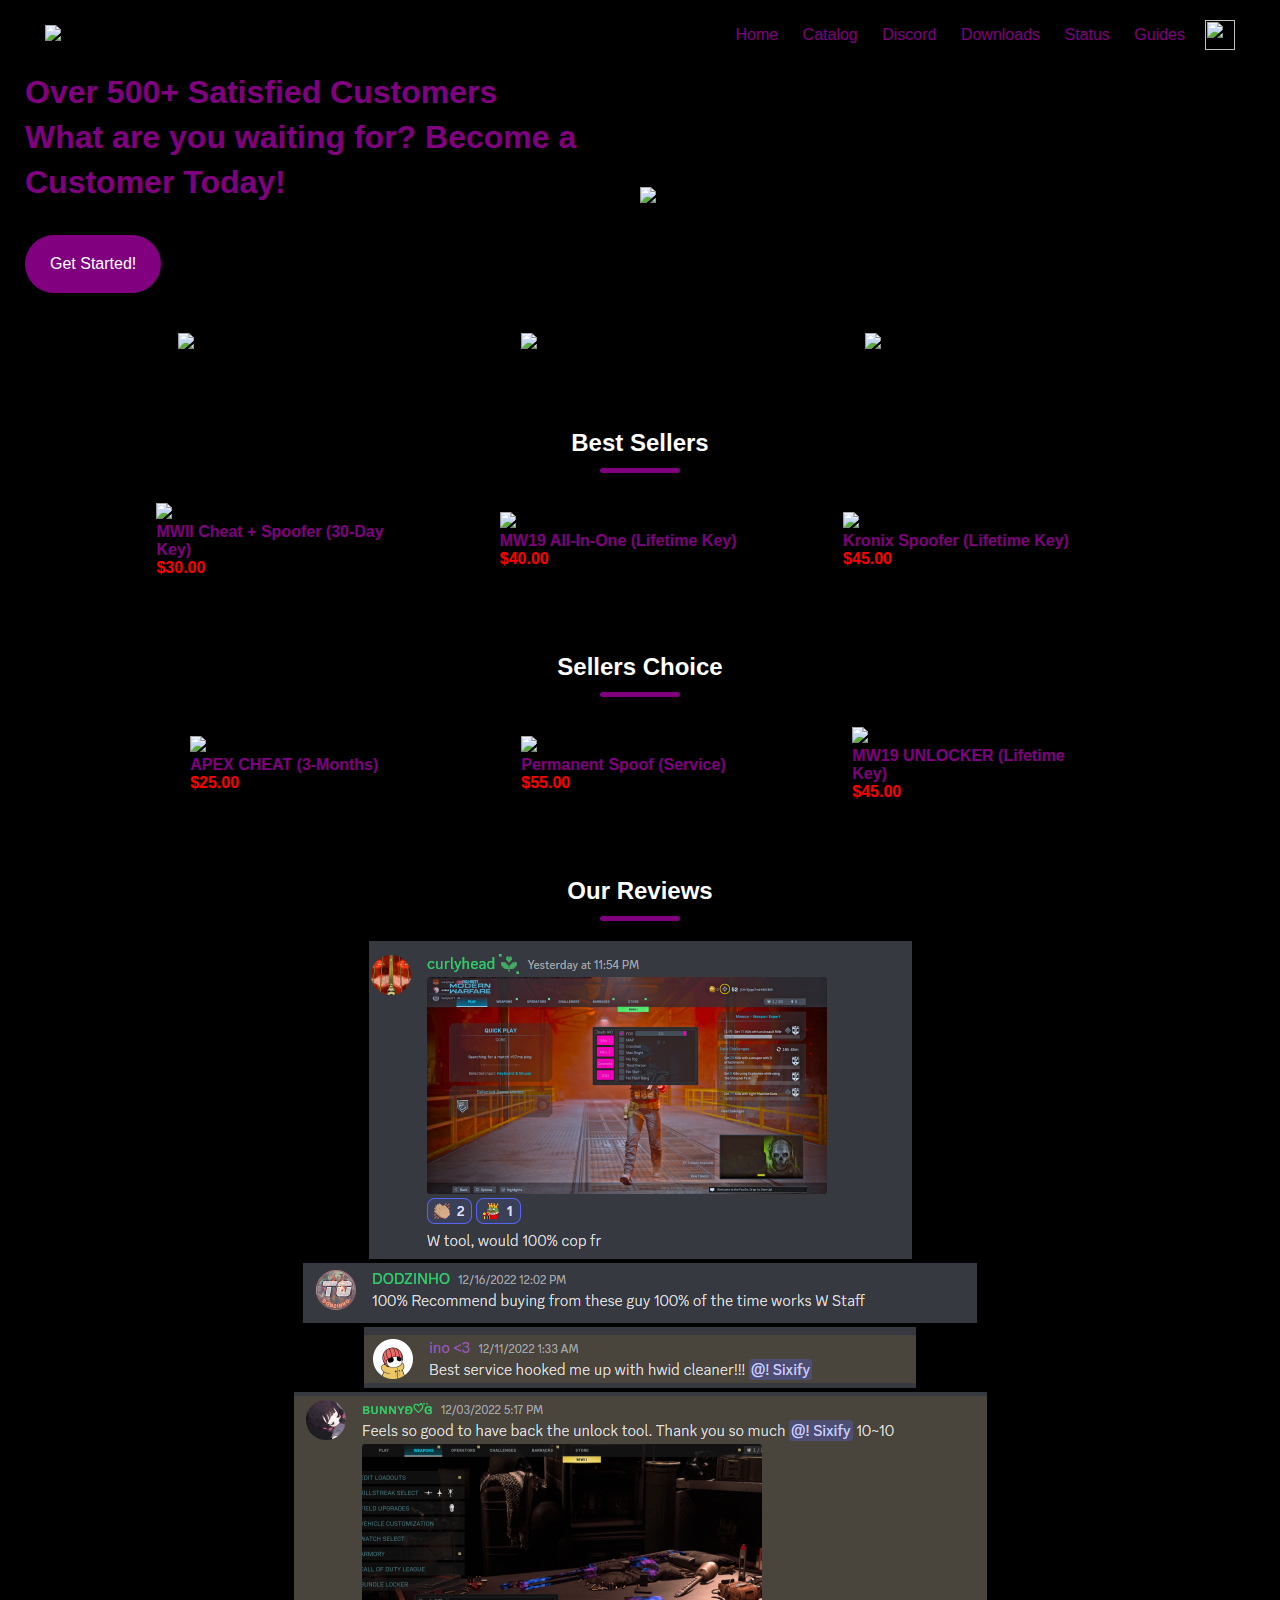
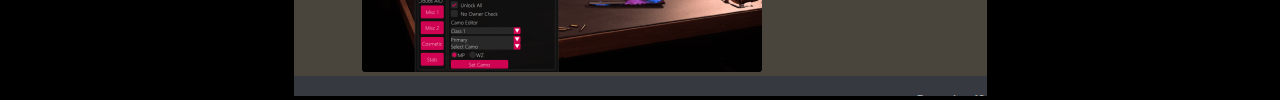
==== index.html @ c1f5054e "Add files via upload" ====
<!DOCTYPE html>
<html lang="en">
<head>
    <meta charset="UTF-8">
    <title>KRONIX SOLUTIONS</title>
    <link rel="icon" href="image/favicon-32x32.png">
    <link rel="stylesheet" href="style.css">
</head>
<body>
    
    <div class="header"> 
    <div class="container">
        <div class="navbar">
    <div class="logo">
        <img src="image/standard.gif" width="100px">
    </div>
    <nav>
        <ul>
            <li><a href="">Home</a></li>
            <li><a href="Catalog.html">Catalog</a></li>
            <li><a href="https://discord.gg/kP4YEeksM8">Discord</a></li>
            <li><a href="https://discord.gg/kP4YEeksM8">Downloads</a></li>
            <li><a href="Status.html">Status</a></li>
            <li><a href="Guide.html">Guides</a></li>
        </ul>
     </nav>
     <img src="image/png-clipart-shopping-cart-icon-shopping-cart-black-design.png" width="30x" height="30px">
    </div>
    <div class="row">
        <div class="col-2">
            <h1>Over 500+ Satisfied Customers</h1>
            <h1>What are you waiting for? Become a Customer Today!</h1>
            <a href="" class="btn">Get Started!</a>
        </div>
        <div class="col-2">
            <img src="image/3dgifmaker04110.gif" >
            

        </div>
    </div>
   </div>
  </div>


<div class="categories">
    <div class="small-container">
        <div class="row">
            <div class="col-3">
                <img src="image/3dgifmaker85444.gif">
            </div>
            <div class="col-3">
                <img src="image/3dgifmaker40109.gif">
            </div>
            <div class="col-3">
                <img src="image/3dgifmaker04110.gif">
            </div>
        </div>
    </div>
</div>

<div class="small-container">
    <h2 class="title">Best Sellers</h2>
    <div class="row">
        <div class="col-4">
            <a href="https://kronixsolutions.mysellix.io/product/6395ad19804be"> <img src="image/standard.gif">
            <h4>MWII Cheat + Spoofer (30-Day Key)</h4>
            <p>$30.00</p>
        </div>
        <div class="col-4">
            <a href="https://kronixsolutions.mysellix.io/product/6384ad30173af"> <img src="image/standard.gif">
            <h4>MW19 All-In-One (Lifetime Key)</h4>
            <p>$40.00</p>
    </div>
    <div class="col-4">
        <a href="https://kronixsolutions.mysellix.io/product/6384adc447584"> <img src="image/standard.gif">
        <h4>Kronix Spoofer (Lifetime Key)</h4>
        <p>$45.00</p>
    </div>
    
</div>

<div class="all-items"></div>
    <h2 class="title">Sellers Choice</h2>
    <div class="row">
        <div class="col-4">
            <a href="https://kronixsolutions.mysellix.io/product/638f47e3dff60"> <img src="image/standard.gif">
            <h4>APEX CHEAT (3-Months)</h4>
            <p>$25.00</p>
        </div>
        <div class="col-4">
            <a href="https://kronixsolutions.mysellix.io/product/6384b79120bed"> <img src="image/standard.gif">
            <h4>Permanent Spoof (Service)</h4>
            <p>$55.00</p>
    </div>
    <div class="col-4">
        <a href="https://kronixsolutions.mysellix.io/product/6384aecd0d079"> <img src="image/standard.gif">
        <h4>MW19 UNLOCKER (Lifetime Key)</h4>
        <p>$45.00</p>
    </div>

</div>
    

<div class="Vouches"></div>
    <h2 class="title">Our Reviews</h2>
    <div class="row">
        <div class="col-5">
            <img src="image/vouch.png">
        </div>
        <div class="col-5">
            <img src="image/v1.png">
    </div>
    <div class="col-5">
        <img src="image/v2.png">
    </div>
    <div class="col-5">
        <img src="image/v4.png">
    
    
</body>
</html>
---- style.css ----
*{
    margin: 0;
    padding: 0;
    box-sizing: border-box;
    background: radial-gradient(#000000, #000000);
}

body{
    font-family: 'Poppins', sans-serif;
}
.navbar{
    display: flex;
    align-items: center;
    padding: 20px;
}
nav{
    flex: 1;
    text-align: right;
}
nav ul{
    display: inline-block;
    list-style-type: none;
}
nav ul li{
    display: inline-block;
    margin-right: 20px;
}
a{
    text-decoration: none;
    color: #800080;
}
p{
    color: #800080;
}
.container{
    max-width: 1300px;
    margin: auto;
    padding-left: 25px;
    padding-right: 25px;
}
.row{
    display: flex;
    align-items: center;
    flex-wrap: wrap;
    justify-content: space-around;
}
.col-2{
    flex-basis: 50%;
    min-width: 300px;
}
.col-2 img{
    max-width: 100%;
    padding: 50px 0;
}
.col-2 h1{
    font-size: 20;
    line-height: 45px;
    margin: 0px 0;
}
.btn{
    display: inline-block;
    background: #800080;
    color: #fff;
    padding: 20px 25px;
    margin: 30px 0;
    border-radius: 30px;
    transition: 0.5s;
}
.header{
    background: radial-gradient(#000000, #000000);
}

h1 {
    color: #800080;
  }

p{
    color: red;
    font-weight: bold;
}

h2{
    color: #fff;
    margin: 4px;
}

.small-container{
    max-width: 1080px;
    margin: auto;
    padding-left: 25px;
    padding-right: 25px;
}


.col-3{
    flex-basis: 25%;
    padding: 10px;
    min-width: 200px;
    margin-bottom: 50px;
}

.col-4{
    flex-basis: 25%;
    padding: 10px;
    min-width: 200px;
    margin-bottom: 50px;
    transition: transform 0.5s;
    color: #fff;
}
.col-4{
    width: 100%;
}
.title{
    text-align: center;
    margin: 0 auto 20px;
    position: relative;
    line-height: 60px;
    color: #fff;
}
.title::after{
    content: '';
    background: #800080;
    width: 80px;
    height: 5px;
    border-radius: 5px;
    position: absolute;
    bottom: 0;
    left: 50%;
    transform: translateX(-50%);
}

h4{
    font-weight: bold;
}

.col-4:hover{
    transform: translateY(-5px);
}
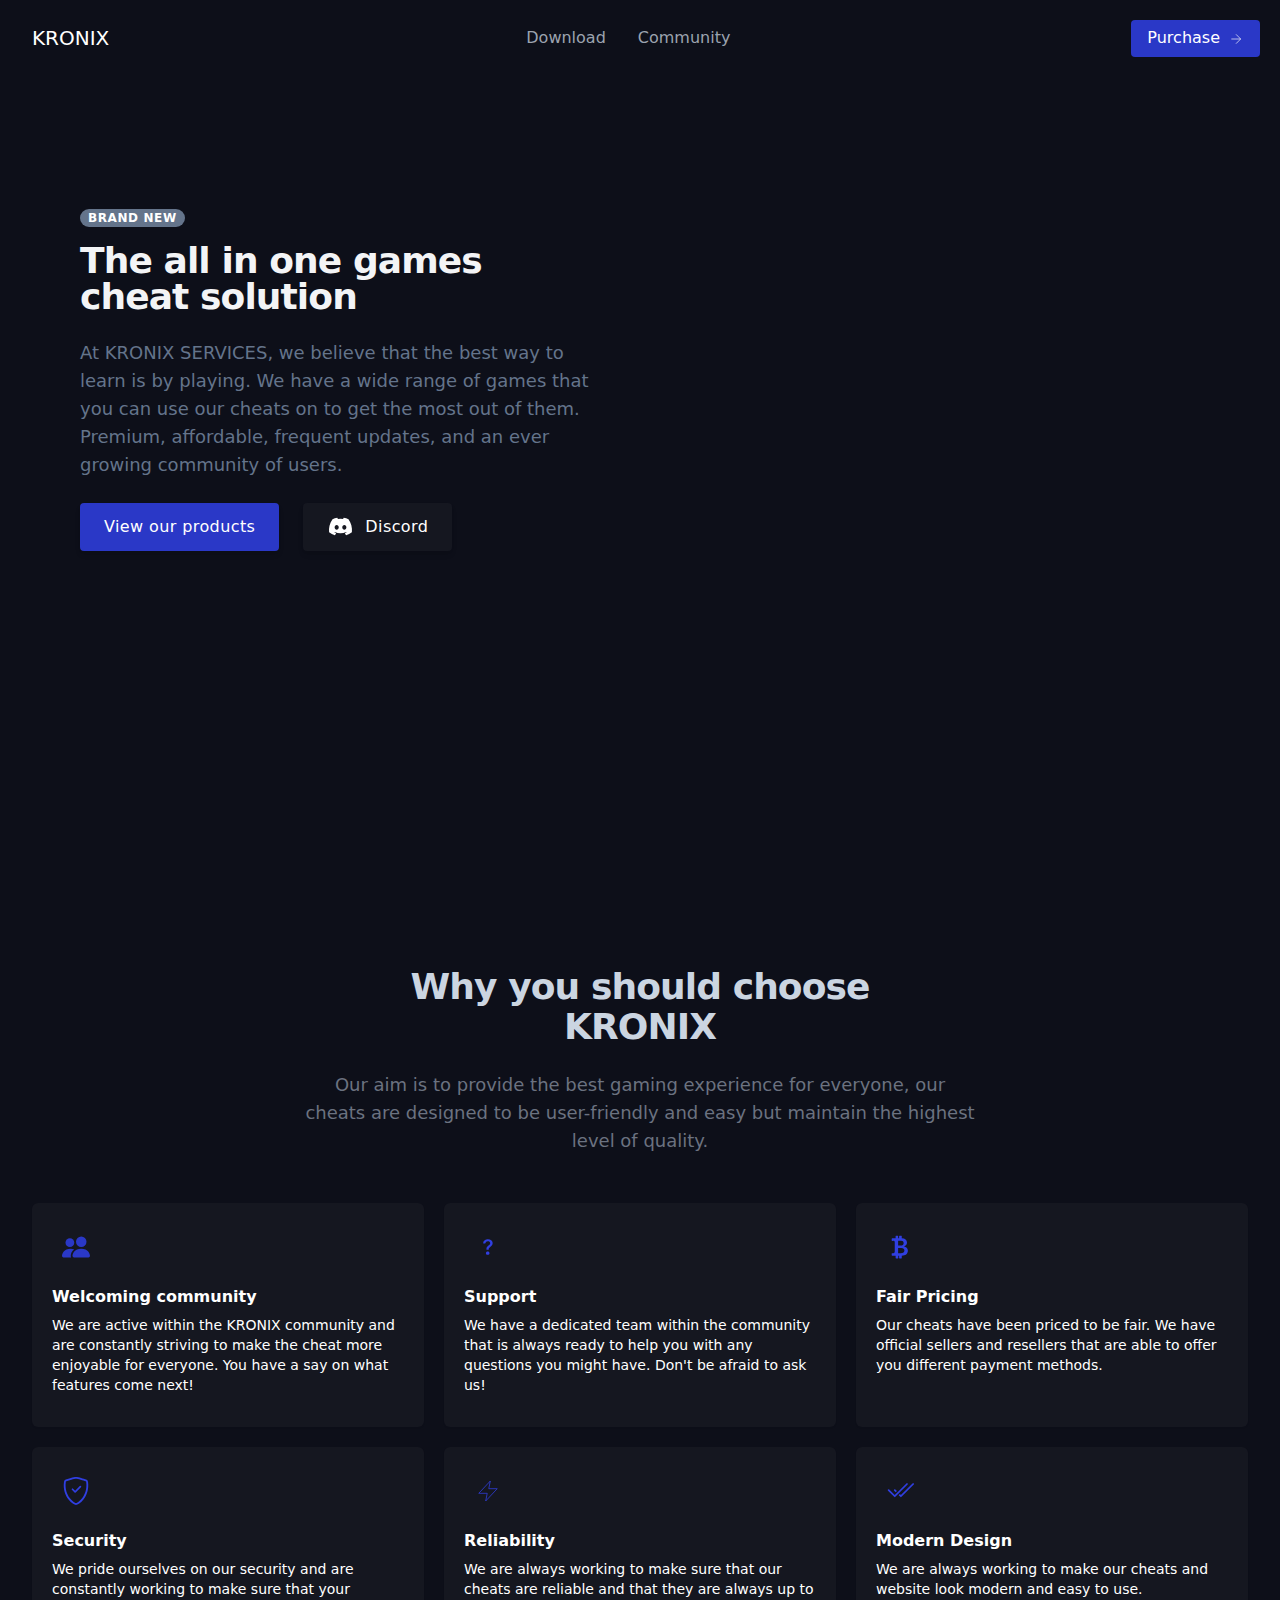
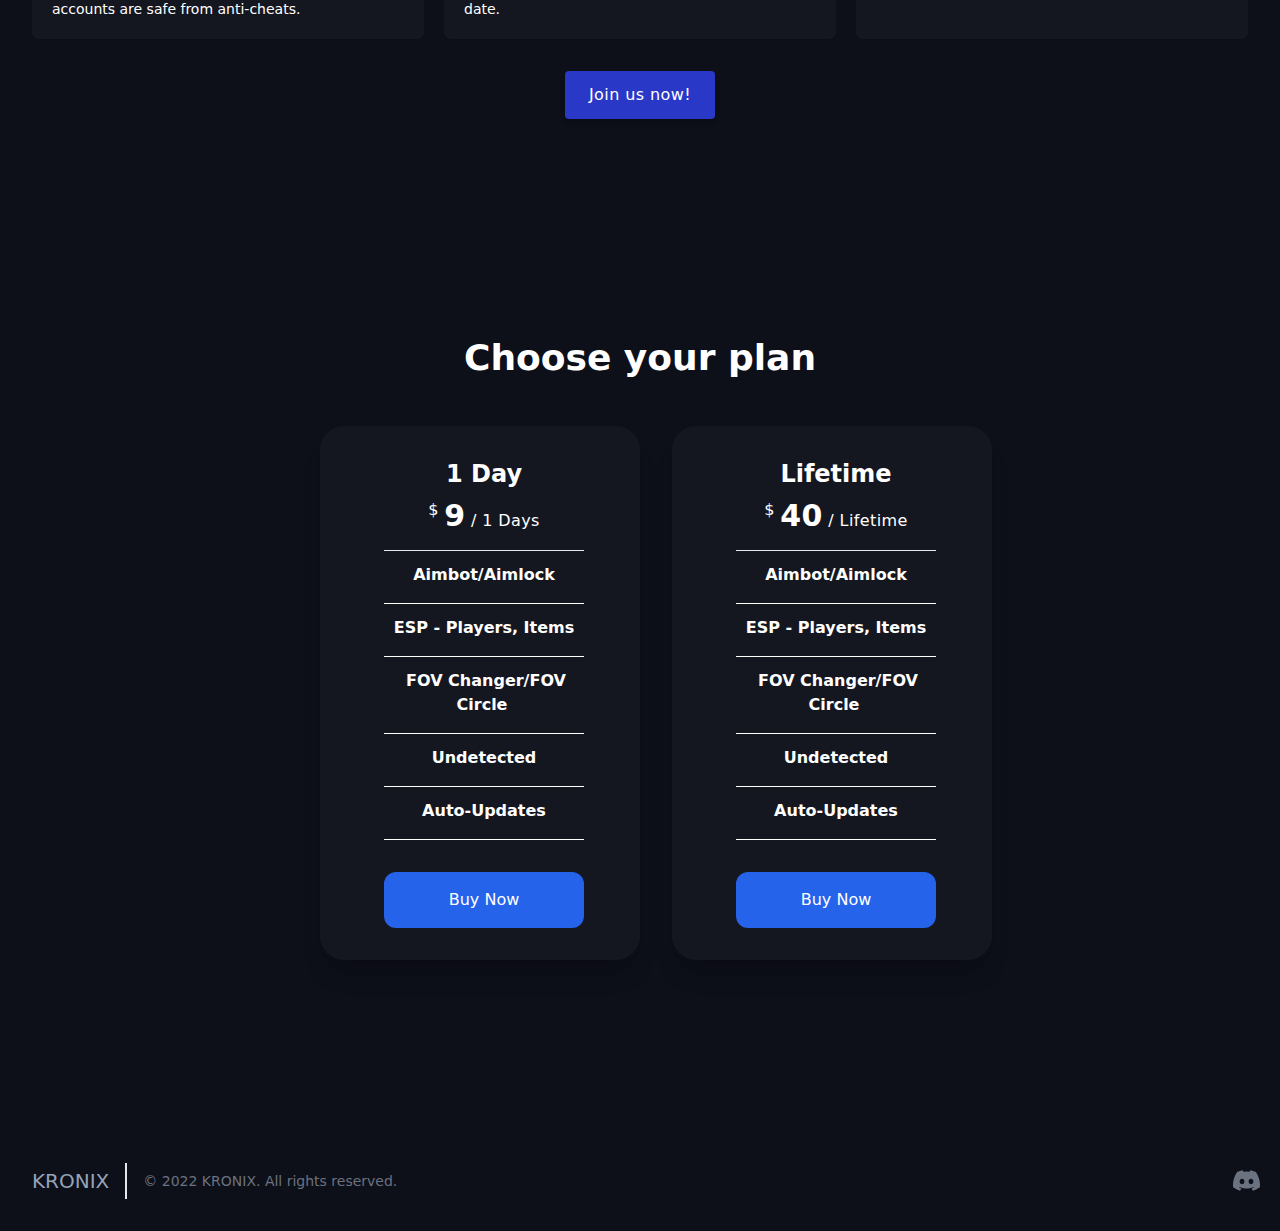
==== commit fb1f794d: "Add files via upload" ====
--- a/index.html
+++ b/index.html
@@ -1,121 +1,298 @@
 <!DOCTYPE html>
-<html lang="en">
-<head>
-    <meta charset="UTF-8">
-    <title>KRONIX SOLUTIONS</title>
-    <link rel="icon" href="image/favicon-32x32.png">
-    <link rel="stylesheet" href="style.css">
-</head>
-<body>
+<!-- saved from url=(0025)https://cobalt.solutions/ -->
+<html lang="en"><head><meta http-equiv="Content-Type" content="text/html; charset=UTF-8">
     
-    <div class="header"> 
-    <div class="container">
-        <div class="navbar">
-    <div class="logo">
-        <img src="image/standard.gif" width="100px">
+    <meta name="viewport" content="width=device-width, initial-scale=1.0">
+    <!-- title -->
+    <title>Kronix Panel</title>
+    <meta name="description" content="Kronix Panel">
+            <script src="./image/Kronix_Logo-.gif"></script>
+    <script>
+      tailwind.config = {
+        theme: {
+          extend: {
+            colors: {
+              "primary-dark": "#0D0F19",
+              "primary-card": "#151720",
+              "priamry-card-blue": "#303FE1",
+              "primary-light": "#29142b",
+              "primary-blue": "#2A38C7",
+              "primary-blue-light": "#214AA3",
+            },
+          },
+        },
+      };
+    </script>
+      <style>/* ! tailwindcss v3.2.4 | MIT License | https://tailwindcss.com */*,::after,::before{box-sizing:border-box;border-width:0;border-style:solid;border-color:#e5e7eb}::after,::before{--tw-content:''}html{line-height:1.5;-webkit-text-size-adjust:100%;-moz-tab-size:4;tab-size:4;font-family:ui-sans-serif, system-ui, -apple-system, BlinkMacSystemFont, "Segoe UI", Roboto, "Helvetica Neue", Arial, "Noto Sans", sans-serif, "Apple Color Emoji", "Segoe UI Emoji", "Segoe UI Symbol", "Noto Color Emoji";font-feature-settings:normal}body{margin:0;line-height:inherit}hr{height:0;color:inherit;border-top-width:1px}abbr:where([title]){-webkit-text-decoration:underline dotted;text-decoration:underline dotted}h1,h2,h3,h4,h5,h6{font-size:inherit;font-weight:inherit}a{color:inherit;text-decoration:inherit}b,strong{font-weight:bolder}code,kbd,pre,samp{font-family:ui-monospace, SFMono-Regular, Menlo, Monaco, Consolas, "Liberation Mono", "Courier New", monospace;font-size:1em}small{font-size:80%}sub,sup{font-size:75%;line-height:0;position:relative;vertical-align:baseline}sub{bottom:-.25em}sup{top:-.5em}table{text-indent:0;border-color:inherit;border-collapse:collapse}button,input,optgroup,select,textarea{font-family:inherit;font-size:100%;font-weight:inherit;line-height:inherit;color:inherit;margin:0;padding:0}button,select{text-transform:none}[type=button],[type=reset],[type=submit],button{-webkit-appearance:button;background-color:transparent;background-image:none}:-moz-focusring{outline:auto}:-moz-ui-invalid{box-shadow:none}progress{vertical-align:baseline}::-webkit-inner-spin-button,::-webkit-outer-spin-button{height:auto}[type=search]{-webkit-appearance:textfield;outline-offset:-2px}::-webkit-search-decoration{-webkit-appearance:none}::-webkit-file-upload-button{-webkit-appearance:button;font:inherit}summary{display:list-item}blockquote,dd,dl,figure,h1,h2,h3,h4,h5,h6,hr,p,pre{margin:0}fieldset{margin:0;padding:0}legend{padding:0}menu,ol,ul{list-style:none;margin:0;padding:0}textarea{resize:vertical}input::placeholder,textarea::placeholder{opacity:1;color:#9ca3af}[role=button],button{cursor:pointer}:disabled{cursor:default}audio,canvas,embed,iframe,img,object,svg,video{display:block;vertical-align:middle}img,video{max-width:100%;height:auto}[hidden]{display:none}*, ::before, ::after{--tw-border-spacing-x:0;--tw-border-spacing-y:0;--tw-translate-x:0;--tw-translate-y:0;--tw-rotate:0;--tw-skew-x:0;--tw-skew-y:0;--tw-scale-x:1;--tw-scale-y:1;--tw-pan-x: ;--tw-pan-y: ;--tw-pinch-zoom: ;--tw-scroll-snap-strictness:proximity;--tw-ordinal: ;--tw-slashed-zero: ;--tw-numeric-figure: ;--tw-numeric-spacing: ;--tw-numeric-fraction: ;--tw-ring-inset: ;--tw-ring-offset-width:0px;--tw-ring-offset-color:#fff;--tw-ring-color:rgb(59 130 246 / 0.5);--tw-ring-offset-shadow:0 0 #0000;--tw-ring-shadow:0 0 #0000;--tw-shadow:0 0 #0000;--tw-shadow-colored:0 0 #0000;--tw-blur: ;--tw-brightness: ;--tw-contrast: ;--tw-grayscale: ;--tw-hue-rotate: ;--tw-invert: ;--tw-saturate: ;--tw-sepia: ;--tw-drop-shadow: ;--tw-backdrop-blur: ;--tw-backdrop-brightness: ;--tw-backdrop-contrast: ;--tw-backdrop-grayscale: ;--tw-backdrop-hue-rotate: ;--tw-backdrop-invert: ;--tw-backdrop-opacity: ;--tw-backdrop-saturate: ;--tw-backdrop-sepia: }::-webkit-backdrop{--tw-border-spacing-x:0;--tw-border-spacing-y:0;--tw-translate-x:0;--tw-translate-y:0;--tw-rotate:0;--tw-skew-x:0;--tw-skew-y:0;--tw-scale-x:1;--tw-scale-y:1;--tw-pan-x: ;--tw-pan-y: ;--tw-pinch-zoom: ;--tw-scroll-snap-strictness:proximity;--tw-ordinal: ;--tw-slashed-zero: ;--tw-numeric-figure: ;--tw-numeric-spacing: ;--tw-numeric-fraction: ;--tw-ring-inset: ;--tw-ring-offset-width:0px;--tw-ring-offset-color:#fff;--tw-ring-color:rgb(59 130 246 / 0.5);--tw-ring-offset-shadow:0 0 #0000;--tw-ring-shadow:0 0 #0000;--tw-shadow:0 0 #0000;--tw-shadow-colored:0 0 #0000;--tw-blur: ;--tw-brightness: ;--tw-contrast: ;--tw-grayscale: ;--tw-hue-rotate: ;--tw-invert: ;--tw-saturate: ;--tw-sepia: ;--tw-drop-shadow: ;--tw-backdrop-blur: ;--tw-backdrop-brightness: ;--tw-backdrop-contrast: ;--tw-backdrop-grayscale: ;--tw-backdrop-hue-rotate: ;--tw-backdrop-invert: ;--tw-backdrop-opacity: ;--tw-backdrop-saturate: ;--tw-backdrop-sepia: }::backdrop{--tw-border-spacing-x:0;--tw-border-spacing-y:0;--tw-translate-x:0;--tw-translate-y:0;--tw-rotate:0;--tw-skew-x:0;--tw-skew-y:0;--tw-scale-x:1;--tw-scale-y:1;--tw-pan-x: ;--tw-pan-y: ;--tw-pinch-zoom: ;--tw-scroll-snap-strictness:proximity;--tw-ordinal: ;--tw-slashed-zero: ;--tw-numeric-figure: ;--tw-numeric-spacing: ;--tw-numeric-fraction: ;--tw-ring-inset: ;--tw-ring-offset-width:0px;--tw-ring-offset-color:#fff;--tw-ring-color:rgb(59 130 246 / 0.5);--tw-ring-offset-shadow:0 0 #0000;--tw-ring-shadow:0 0 #0000;--tw-shadow:0 0 #0000;--tw-shadow-colored:0 0 #0000;--tw-blur: ;--tw-brightness: ;--tw-contrast: ;--tw-grayscale: ;--tw-hue-rotate: ;--tw-invert: ;--tw-saturate: ;--tw-sepia: ;--tw-drop-shadow: ;--tw-backdrop-blur: ;--tw-backdrop-brightness: ;--tw-backdrop-contrast: ;--tw-backdrop-grayscale: ;--tw-backdrop-hue-rotate: ;--tw-backdrop-invert: ;--tw-backdrop-opacity: ;--tw-backdrop-saturate: ;--tw-backdrop-sepia: }.container{width:100%}@media (min-width: 640px){.container{max-width:640px}}@media (min-width: 768px){.container{max-width:768px}}@media (min-width: 1024px){.container{max-width:1024px}}@media (min-width: 1280px){.container{max-width:1280px}}@media (min-width: 1536px){.container{max-width:1536px}}.relative{position:relative}.mx-auto{margin-left:auto;margin-right:auto}.mb-4{margin-bottom:1rem}.ml-3{margin-left:0.75rem}.mr-6{margin-right:1.5rem}.mt-4{margin-top:1rem}.mt-\[0\.08rem\]{margin-top:0.08rem}.ml-2{margin-left:0.5rem}.mb-16{margin-bottom:4rem}.mb-6{margin-bottom:1.5rem}.-mb-16{margin-bottom:-4rem}.ml-\[20rem\]{margin-left:20rem}.mt-36{margin-top:9rem}.mb-10{margin-bottom:2.5rem}.mb-8{margin-bottom:2rem}.mb-2{margin-bottom:0.5rem}.mt-\[6rem\]{margin-top:6rem}.ml-8{margin-left:2rem}.mt-8{margin-top:2rem}.inline-block{display:inline-block}.flex{display:flex}.inline-flex{display:inline-flex}.grid{display:grid}.hidden{display:none}.h-4{height:1rem}.h-12{height:3rem}.h-full{height:100%}.h-64{height:16rem}.h-7{height:1.75rem}.h-10{height:2.5rem}.min-h-screen{min-height:100vh}.w-4{width:1rem}.w-full{width:100%}.w-12{width:3rem}.w-7{width:1.75rem}.w-10{width:2.5rem}.w-\[20rem\]{width:20rem}.max-w-xl{max-width:36rem}.max-w-lg{max-width:32rem}.transform{transform:translate(var(--tw-translate-x), var(--tw-translate-y)) rotate(var(--tw-rotate)) skewX(var(--tw-skew-x)) skewY(var(--tw-skew-y)) scaleX(var(--tw-scale-x)) scaleY(var(--tw-scale-y))}.cursor-pointer{cursor:pointer}.flex-col{flex-direction:column}.flex-wrap{flex-wrap:wrap}.items-center{align-items:center}.justify-center{justify-content:center}.gap-5{gap:1.25rem}.overflow-scroll{overflow:scroll}.rounded{border-radius:0.25rem}.rounded-full{border-radius:9999px}.rounded-xl{border-radius:0.75rem}.rounded-md{border-radius:0.375rem}.rounded-3xl{border-radius:1.5rem}.border-0{border-width:0px}.border-white{--tw-border-opacity:1;border-color:rgb(255 255 255 / var(--tw-border-opacity))}.bg-primary-dark{--tw-bg-opacity:1;background-color:rgb(13 15 25 / var(--tw-bg-opacity))}.bg-primary-blue{--tw-bg-opacity:1;background-color:rgb(42 56 199 / var(--tw-bg-opacity))}.bg-slate-500{--tw-bg-opacity:1;background-color:rgb(100 116 139 / var(--tw-bg-opacity))}.bg-primary-card{--tw-bg-opacity:1;background-color:rgb(21 23 32 / var(--tw-bg-opacity))}.bg-blue-600{--tw-bg-opacity:1;background-color:rgb(37 99 235 / var(--tw-bg-opacity))}.object-cover{object-fit:cover}.object-top{object-position:top}.p-5{padding:1.25rem}.p-2{padding:0.5rem}.p-8{padding:2rem}.py-\[0\.4rem\]{padding-top:0.4rem;padding-bottom:0.4rem}.px-4{padding-left:1rem;padding-right:1rem}.py-px{padding-top:1px;padding-bottom:1px}.px-6{padding-left:1.5rem;padding-right:1.5rem}.py-32{padding-top:8rem;padding-bottom:8rem}.px-1{padding-left:0.25rem;padding-right:0.25rem}.py-4{padding-top:1rem;padding-bottom:1rem}.px-5{padding-left:1.25rem;padding-right:1.25rem}.py-8{padding-top:2rem;padding-bottom:2rem}.pl-12{padding-left:3rem}.pt-16{padding-top:4rem}.pb-3{padding-bottom:0.75rem}.pl-16{padding-left:4rem}.pr-6{padding-right:1.5rem}.pt-2{padding-top:0.5rem}.pt-3{padding-top:0.75rem}.text-center{text-align:center}.align-top{vertical-align:top}.font-sans{font-family:ui-sans-serif, system-ui, -apple-system, BlinkMacSystemFont, "Segoe UI", Roboto, "Helvetica Neue", Arial, "Noto Sans", sans-serif, "Apple Color Emoji", "Segoe UI Emoji", "Segoe UI Symbol", "Noto Color Emoji"}.text-xl{font-size:1.25rem;line-height:1.75rem}.text-base{font-size:1rem;line-height:1.5rem}.text-xs{font-size:0.75rem;line-height:1rem}.text-3xl{font-size:1.875rem;line-height:2.25rem}.text-sm{font-size:0.875rem;line-height:1.25rem}.text-4xl{font-size:2.25rem;line-height:2.5rem}.text-2xl{font-size:1.5rem;line-height:2rem}.font-medium{font-weight:500}.font-semibold{font-weight:600}.font-bold{font-weight:700}.uppercase{text-transform:uppercase}.leading-none{line-height:1}.leading-5{line-height:1.25rem}.tracking-wider{letter-spacing:0.05em}.tracking-tight{letter-spacing:-0.025em}.tracking-wide{letter-spacing:0.025em}.text-gray-400{--tw-text-opacity:1;color:rgb(156 163 175 / var(--tw-text-opacity))}.text-white{--tw-text-opacity:1;color:rgb(255 255 255 / var(--tw-text-opacity))}.text-gray-100{--tw-text-opacity:1;color:rgb(243 244 246 / var(--tw-text-opacity))}.text-slate-500{--tw-text-opacity:1;color:rgb(100 116 139 / var(--tw-text-opacity))}.text-slate-300{--tw-text-opacity:1;color:rgb(203 213 225 / var(--tw-text-opacity))}.text-gray-500{--tw-text-opacity:1;color:rgb(107 114 128 / var(--tw-text-opacity))}.text-primary-blue{--tw-text-opacity:1;color:rgb(42 56 199 / var(--tw-text-opacity))}.text-priamry-card-blue{--tw-text-opacity:1;color:rgb(48 63 225 / var(--tw-text-opacity))}.text-gray-600{--tw-text-opacity:1;color:rgb(75 85 99 / var(--tw-text-opacity))}.text-gray-900{--tw-text-opacity:1;color:rgb(17 24 39 / var(--tw-text-opacity))}.text-slate-400{--tw-text-opacity:1;color:rgb(148 163 184 / var(--tw-text-opacity))}.shadow-md{--tw-shadow:0 4px 6px -1px rgb(0 0 0 / 0.1), 0 2px 4px -2px rgb(0 0 0 / 0.1);--tw-shadow-colored:0 4px 6px -1px var(--tw-shadow-color), 0 2px 4px -2px var(--tw-shadow-color);box-shadow:var(--tw-ring-offset-shadow, 0 0 #0000), var(--tw-ring-shadow, 0 0 #0000), var(--tw-shadow)}.shadow-2xl{--tw-shadow:0 25px 50px -12px rgb(0 0 0 / 0.25);--tw-shadow-colored:0 25px 50px -12px var(--tw-shadow-color);box-shadow:var(--tw-ring-offset-shadow, 0 0 #0000), var(--tw-ring-shadow, 0 0 #0000), var(--tw-shadow)}.shadow-sm{--tw-shadow:0 1px 2px 0 rgb(0 0 0 / 0.05);--tw-shadow-colored:0 1px 2px 0 var(--tw-shadow-color);box-shadow:var(--tw-ring-offset-shadow, 0 0 #0000), var(--tw-ring-shadow, 0 0 #0000), var(--tw-shadow)}.shadow-xl{--tw-shadow:0 20px 25px -5px rgb(0 0 0 / 0.1), 0 8px 10px -6px rgb(0 0 0 / 0.1);--tw-shadow-colored:0 20px 25px -5px var(--tw-shadow-color), 0 8px 10px -6px var(--tw-shadow-color);box-shadow:var(--tw-ring-offset-shadow, 0 0 #0000), var(--tw-ring-shadow, 0 0 #0000), var(--tw-shadow)}.transition{transition-property:color, background-color, border-color, fill, stroke, opacity, box-shadow, transform, filter, -webkit-text-decoration-color, -webkit-backdrop-filter;transition-property:color, background-color, border-color, text-decoration-color, fill, stroke, opacity, box-shadow, transform, filter, backdrop-filter;transition-property:color, background-color, border-color, text-decoration-color, fill, stroke, opacity, box-shadow, transform, filter, backdrop-filter, -webkit-text-decoration-color, -webkit-backdrop-filter;transition-timing-function:cubic-bezier(0.4, 0, 0.2, 1);transition-duration:150ms}.duration-200{transition-duration:200ms}.duration-300{transition-duration:300ms}.hover\:-translate-y-2:hover{--tw-translate-y:-0.5rem;transform:translate(var(--tw-translate-x), var(--tw-translate-y)) rotate(var(--tw-rotate)) skewX(var(--tw-skew-x)) skewY(var(--tw-skew-y)) scaleX(var(--tw-scale-x)) scaleY(var(--tw-scale-y))}.hover\:bg-gray-300:hover{--tw-bg-opacity:1;background-color:rgb(209 213 219 / var(--tw-bg-opacity))}.hover\:bg-white:hover{--tw-bg-opacity:1;background-color:rgb(255 255 255 / var(--tw-bg-opacity))}.hover\:bg-primary-blue-light:hover{--tw-bg-opacity:1;background-color:rgb(33 74 163 / var(--tw-bg-opacity))}.hover\:text-white:hover{--tw-text-opacity:1;color:rgb(255 255 255 / var(--tw-text-opacity))}.hover\:text-primary-blue:hover{--tw-text-opacity:1;color:rgb(42 56 199 / var(--tw-text-opacity))}.focus\:outline-none:focus{outline:2px solid transparent;outline-offset:2px}@media (min-width: 640px){.sm\:ml-4{margin-left:1rem}.sm\:mt-0{margin-top:0px}.sm\:ml-auto{margin-left:auto}.sm\:max-w-xl{max-width:36rem}.sm\:flex-row{flex-direction:row}.sm\:justify-start{justify-content:flex-start}.sm\:border-l-2{border-left-width:2px}.sm\:border-gray-200{--tw-border-opacity:1;border-color:rgb(229 231 235 / var(--tw-border-opacity))}.sm\:py-2{padding-top:0.5rem;padding-bottom:0.5rem}.sm\:pl-4{padding-left:1rem}.sm\:text-center{text-align:center}.sm\:text-4xl{font-size:2.25rem;line-height:2.5rem}.sm\:leading-none{line-height:1}}@media (min-width: 768px){.md\:mx-auto{margin-left:auto;margin-right:auto}.md\:mb-0{margin-bottom:0px}.md\:ml-auto{margin-left:auto}.md\:mr-auto{margin-right:auto}.md\:mr-8{margin-right:2rem}.md\:mt-0{margin-top:0px}.md\:mb-12{margin-bottom:3rem}.md\:mt-\[3rem\]{margin-top:3rem}.md\:block{display:block}.md\:flex{display:flex}.md\:inline-flex{display:inline-flex}.md\:w-auto{width:auto}.md\:max-w-full{max-width:100%}.md\:grid-cols-2{grid-template-columns:repeat(2, minmax(0, 1fr))}.md\:flex-row{flex-direction:row}.md\:justify-start{justify-content:flex-start}.md\:px-8{padding-left:2rem;padding-right:2rem}.md\:px-24{padding-left:6rem;padding-right:6rem}.md\:text-lg{font-size:1.125rem;line-height:1.75rem}}@media (min-width: 1024px){.lg\:absolute{position:absolute}.lg\:bottom-0{bottom:0px}.lg\:right-0{right:0px}.lg\:mb-0{margin-bottom:0px}.lg\:ml-64{margin-left:16rem}.lg\:-mb-24{margin-bottom:-6rem}.lg\:h-auto{height:auto}.lg\:w-2\/3{width:66.666667%}.lg\:max-w-screen-xl{max-width:1280px}.lg\:max-w-lg{max-width:32rem}.lg\:max-w-screen-md{max-width:768px}.lg\:max-w-2xl{max-width:42rem}.lg\:grid-cols-3{grid-template-columns:repeat(3, minmax(0, 1fr))}.lg\:items-end{align-items:flex-end}.lg\:justify-start{justify-content:flex-start}.lg\:py-32{padding-top:8rem;padding-bottom:8rem}.lg\:px-4{padding-left:1rem;padding-right:1rem}.lg\:py-8{padding-top:2rem;padding-bottom:2rem}.lg\:px-8{padding-left:2rem;padding-right:2rem}.lg\:py-20{padding-top:5rem;padding-bottom:5rem}}@media (min-width: 1280px){.xl\:ml-8{margin-left:2rem}.xl\:-mb-28{margin-bottom:-7rem}.xl\:w-1\/2{width:50%}.xl\:px-20{padding-left:5rem;padding-right:5rem}}</style></head>
+  <body class="bg-primary-dark">
+                <header class="text-gray-400 body-font">
+      <div class="container mx-auto flex flex-wrap p-5 flex-col md:flex-row items-center">
+        <a class="flex title-font font-medium items-center mb-4 md:mb-0">
+          <span class="ml-3 text-xl text-white cursor-pointer">KRONIX</span>
+        </a>
+        <nav class="pl-12 md:ml-auto md:mr-auto flex flex-wrap items-center text-base justify-center">
+            <a class="mr-6 md:mr-8 hover:text-white cursor-pointer" href="https://kronix-services.gitbook.io/kronix-services-guide/" target="_blank">Download</a>
+            <a class="mr-6 md:mr-8 hover:text-white cursor-pointer" href="https://discord.gg/kP4YEeksM8" target="_blank">Community</a>
+
+
+                                    
+        </nav>
+        <a href="https://kronixsolutions.mysellix.io/" target="_blank">
+          <button class="hidden md:inline-flex items-center text-white bg-primary-blue border-0 py-[0.4rem] px-4 focus:outline-none hover:bg-gray-300 hover:text-primary-blue rounded font-medium mt-4 md:mt-0">
+            Purchase
+            <svg fill="none" stroke="currentColor" strokelinecap="round" strokelinejoin="round" strokewidth="2" class="mt-[0.08rem] w-4 h-4 ml-2" viewBox="0 0 24 24">
+              <path d="M5 12h14M12 5l7 7-7 7"></path>
+            </svg>
+          </button>
+        </a>
+      </div>
+    </header>
+
+    <div class="relative px-4 pt-16 mx-auto lg:py-32 md:px-8 xl:px-20 sm:max-w-xl md:max-w-full">
+      <div class="max-w-xl mx-auto lg:max-w-screen-xl">
+        <div class="mb-16 lg:max-w-lg lg:mb-0">
+          <div class="max-w-xl mb-6">
+            <div>
+              <p class="inline-block py-px mb-4 text-xs font-semibold tracking-wider text-white p-2 uppercase rounded-full bg-slate-500">
+                Brand new
+              </p>
+            </div>
+            <h2 class="max-w-lg mb-6 font-sans text-3xl font-bold tracking-tight text-gray-100 sm:text-4xl sm:leading-none">
+              The all in one games
+              <br class="hidden md:block">
+              cheat
+              <span class="inline-block text-deep-purple-accent-400">
+                solution
+              </span>
+            </h2>
+            <p class="text-base text-slate-500 md:text-lg">
+              At KRONIX SERVICES, we believe that the best way to learn is by playing. We
+              have a wide range of games that you can use our cheats on to get
+              the most out of them. Premium, affordable, frequent updates, and
+              an ever growing community of users.
+            </p>
+          </div>
+          <div class="flex items-center">
+            <a class="inline-flex cursor-pointer bg-primary-blue items-center justify-center h-12 px-6 mr-6 font-medium tracking-wide text-white transition duration-200 rounded shadow-md hover:bg-white hover:text-primary-blue focus:shadow-outline focus:outline-none" href="https://kronixsolutions.mysellix.io/" target="_blank">
+              View our products
+            </a>
+            <a href="https://discord.gg/kP4YEeksM8" target="_blank" class="inline-flex cursor-pointer bg-primary-card items-center justify-center h-12 px-6 mr-6 font-medium tracking-wide text-white transition duration-200 rounded shadow-md hover:bg-white hover:text-primary-blue focus:shadow-outline focus:outline-none"><svg xmlns="http://www.w3.org/2000/svg" width="27" fill="currentColor" class="bi bi-discord" viewBox="0 0 16 16" height="23" style="margin-right: 11px;">
+                          <path d="M13.545 2.907a13.227 13.227 0 0 0-3.257-1.011.05.05 0 0 0-.052.025c-.141.25-.297.577-.406.833a12.19 12.19 0 0 0-3.658 0 8.258 8.258 0 0 0-.412-.833.051.051 0 0 0-.052-.025c-1.125.194-2.22.534-3.257 1.011a.041.041 0 0 0-.021.018C.356 6.024-.213 9.047.066 12.032c.001.014.01.028.021.037a13.276 13.276 0 0 0 3.995 2.02.05.05 0 0 0 .056-.019c.308-.42.582-.863.818-1.329a.05.05 0 0 0-.01-.059.051.051 0 0 0-.018-.011 8.875 8.875 0 0 1-1.248-.595.05.05 0 0 1-.02-.066.051.051 0 0 1 .015-.019c.084-.063.168-.129.248-.195a.05.05 0 0 1 .051-.007c2.619 1.196 5.454 1.196 8.041 0a.052.052 0 0 1 .053.007c.08.066.164.132.248.195a.051.051 0 0 1-.004.085 8.254 8.254 0 0 1-1.249.594.05.05 0 0 0-.03.03.052.052 0 0 0 .003.041c.24.465.515.909.817 1.329a.05.05 0 0 0 .056.019 13.235 13.235 0 0 0 4.001-2.02.049.049 0 0 0 .021-.037c.334-3.451-.559-6.449-2.366-9.106a.034.034 0 0 0-.02-.019Zm-8.198 7.307c-.789 0-1.438-.724-1.438-1.612 0-.889.637-1.613 1.438-1.613.807 0 1.45.73 1.438 1.613 0 .888-.637 1.612-1.438 1.612Zm5.316 0c-.788 0-1.438-.724-1.438-1.612 0-.889.637-1.613 1.438-1.613.807 0 1.451.73 1.438 1.613 0 .888-.631 1.612-1.438 1.612Z"></path>
+                        </svg>Discord</a>
+          </div>
+        </div>
+      </div>
+      <div class="flex justify-center h-full lg:w-2/3 xl:w-1/2 lg:absolute lg:justify-start lg:bottom-0 lg:right-0 lg:items-end">
+        <img src="./image/Screenshot 2023-01-23 151437.png" class="object-cover object-top w-full h-64 max-w-xl overflow-scroll -mb-16 rounded-xl shadow-2xl lg:ml-64 xl:ml-8 lg:-mb-24 xl:-mb-28 lg:h-auto lg:max-w-screen-md" alt="">
+      </div>
     </div>
-    <nav>
-        <ul>
-            <li><a href="">Home</a></li>
-            <li><a href="Catalog.html">Catalog</a></li>
-            <li><a href="https://discord.gg/kP4YEeksM8">Discord</a></li>
-            <li><a href="https://discord.gg/kP4YEeksM8">Downloads</a></li>
-            <li><a href="Status.html">Status</a></li>
-            <li><a href="Guide.html">Guides</a></li>
-        </ul>
-     </nav>
-     <img src="image/png-clipart-shopping-cart-icon-shopping-cart-black-design.png" width="30x" height="30px">
+
+    <div class="hidden md:flex ml-[20rem] mt-36 sm:max-w-xl md:max-w-full lg:max-w-screen-xl md:px-24 lg:px-4 lg:py-8 text-slate-300"></div>
+    <div class="px-4 py-32 mt-42 mx-auto sm:max-w-xl md:max-w-full lg:max-w-screen-xl md:px-24 lg:px-8 lg:py-20" id="header-content">
+      <div class="max-w-xl mb-10 md:mx-auto sm:text-center lg:max-w-2xl md:mb-12">
+        <h2 class="max-w-lg mb-6 font-sans text-3xl font-bold leading-none tracking-tight text-slate-300 sm:text-4xl md:mx-auto">
+          <span class="relative inline-block">
+            <span class="relative">Why</span>
+          </span>
+          you should choose KRONIX
+        </h2>
+        <p class="text-base text-gray-500 md:text-lg">
+          Our aim is to provide the best gaming experience for everyone, our
+          cheats are designed to be user-friendly and easy but maintain the
+          highest level of quality.
+        </p>
+      </div>
+      <div class="grid gap-5 mb-8 md:grid-cols-2 lg:grid-cols-3 text-white">
+        <div class="p-5 duration-300 transform bg-primary-card rounded-md shadow-sm hover:-translate-y-2">
+          <div class="flex items-center justify-center w-12 h-12 mb-4 rounded-full">
+            <svg xmlns="http://www.w3.org/2000/svg" width="16" height="16" fill="currentColor" class="text-primary-blue h-7 w-7" viewBox="0 0 16 16">
+              <path d="M7 14s-1 0-1-1 1-4 5-4 5 3 5 4-1 1-1 1H7zm4-6a3 3 0 1 0 0-6 3 3 0 0 0 0 6z"></path>
+              <path fill-rule="evenodd" d="M5.216 14A2.238 2.238 0 0 1 5 13c0-1.355.68-2.75 1.936-3.72A6.325 6.325 0 0 0 5 9c-4 0-5 3-5 4s1 1 1 1h4.216z"></path>
+              <path d="M4.5 8a2.5 2.5 0 1 0 0-5 2.5 2.5 0 0 0 0 5z"></path>
+            </svg>
+          </div>
+          <h6 class="mb-2 font-semibold leading-5">Welcoming community</h6>
+          <p class="text-sm pb-3">
+            We are active within the KRONIX community and are constantly
+            striving to make the cheat more enjoyable for everyone. You have a
+            say on what features come next!
+          </p>
+        </div>
+        <div class="p-5 duration-300 transform bg-primary-card rounded-md shadow-sm hover:-translate-y-2">
+          <div class="flex items-center justify-center w-12 h-12 mb-4 rounded-full">
+            <svg xmlns="http://www.w3.org/2000/svg" width="16" height="16" fill="currentColor" class="text-priamry-card-blue h-7 w-7" viewBox="0 0 16 16">
+              <path d="M5.255 5.786a.237.237 0 0 0 .241.247h.825c.138 0 .248-.113.266-.25.09-.656.54-1.134 1.342-1.134.686 0 1.314.343 1.314 1.168 0 .635-.374.927-.965 1.371-.673.489-1.206 1.06-1.168 1.987l.003.217a.25.25 0 0 0 .25.246h.811a.25.25 0 0 0 .25-.25v-.105c0-.718.273-.927 1.01-1.486.609-.463 1.244-.977 1.244-2.056 0-1.511-1.276-2.241-2.673-2.241-1.267 0-2.655.59-2.75 2.286zm1.557 5.763c0 .533.425.927 1.01.927.609 0 1.028-.394 1.028-.927 0-.552-.42-.94-1.029-.94-.584 0-1.009.388-1.009.94z"></path>
+            </svg>
+          </div>
+          <h6 class="mb-2 font-semibold leading-5">Support</h6>
+          <p class="text-sm">
+            We have a dedicated team within the community that is always ready
+            to help you with any questions you might have. Don't be afraid to
+            ask us!
+          </p>
+        </div>
+        <div class="p-5 duration-300 transform bg-primary-card rounded-md shadow-sm hover:-translate-y-2">
+          <div class="flex items-center justify-center w-12 h-12 mb-4 rounded-full">
+            <svg xmlns="http://www.w3.org/2000/svg" width="16" height="16" fill="currentColor" class="text-priamry-card-blue h-7 w-7" viewBox="0 0 16 16">
+              <path d="M5.5 13v1.25c0 .138.112.25.25.25h1a.25.25 0 0 0 .25-.25V13h.5v1.25c0 .138.112.25.25.25h1a.25.25 0 0 0 .25-.25V13h.084c1.992 0 3.416-1.033 3.416-2.82 0-1.502-1.007-2.323-2.186-2.44v-.088c.97-.242 1.683-.974 1.683-2.19C11.997 3.93 10.847 3 9.092 3H9V1.75a.25.25 0 0 0-.25-.25h-1a.25.25 0 0 0-.25.25V3h-.573V1.75a.25.25 0 0 0-.25-.25H5.75a.25.25 0 0 0-.25.25V3l-1.998.011a.25.25 0 0 0-.25.25v.989c0 .137.11.25.248.25l.755-.005a.75.75 0 0 1 .745.75v5.505a.75.75 0 0 1-.75.75l-.748.011a.25.25 0 0 0-.25.25v1c0 .138.112.25.25.25L5.5 13zm1.427-8.513h1.719c.906 0 1.438.498 1.438 1.312 0 .871-.575 1.362-1.877 1.362h-1.28V4.487zm0 4.051h1.84c1.137 0 1.756.58 1.756 1.524 0 .953-.626 1.45-2.158 1.45H6.927V8.539z"></path>
+            </svg>
+          </div>
+          <h6 class="mb-2 font-semibold leading-5">Fair Pricing</h6>
+          <p class="text-sm">
+            Our cheats have been priced to be fair. We have official sellers and
+            resellers that are able to offer you different payment methods.
+          </p>
+        </div>
+        <div class="p-5 duration-300 transform bg-primary-card rounded-md shadow-sm hover:-translate-y-2">
+          <div class="flex items-center justify-center w-12 h-12 mb-4 rounded-full">
+            <svg xmlns="http://www.w3.org/2000/svg" width="16" height="16" fill="currentColor" class="text-priamry-card-blue h-7 w-7" viewBox="0 0 16 16">
+              <path d="M5.338 1.59a61.44 61.44 0 0 0-2.837.856.481.481 0 0 0-.328.39c-.554 4.157.726 7.19 2.253 9.188a10.725 10.725 0 0 0 2.287 2.233c.346.244.652.42.893.533.12.057.218.095.293.118a.55.55 0 0 0 .101.025.615.615 0 0 0 .1-.025c.076-.023.174-.061.294-.118.24-.113.547-.29.893-.533a10.726 10.726 0 0 0 2.287-2.233c1.527-1.997 2.807-5.031 2.253-9.188a.48.48 0 0 0-.328-.39c-.651-.213-1.75-.56-2.837-.855C9.552 1.29 8.531 1.067 8 1.067c-.53 0-1.552.223-2.662.524zM5.072.56C6.157.265 7.31 0 8 0s1.843.265 2.928.56c1.11.3 2.229.655 2.887.87a1.54 1.54 0 0 1 1.044 1.262c.596 4.477-.787 7.795-2.465 9.99a11.775 11.775 0 0 1-2.517 2.453 7.159 7.159 0 0 1-1.048.625c-.28.132-.581.24-.829.24s-.548-.108-.829-.24a7.158 7.158 0 0 1-1.048-.625 11.777 11.777 0 0 1-2.517-2.453C1.928 10.487.545 7.169 1.141 2.692A1.54 1.54 0 0 1 2.185 1.43 62.456 62.456 0 0 1 5.072.56z"></path>
+              <path d="M10.854 5.146a.5.5 0 0 1 0 .708l-3 3a.5.5 0 0 1-.708 0l-1.5-1.5a.5.5 0 1 1 .708-.708L7.5 7.793l2.646-2.647a.5.5 0 0 1 .708 0z"></path>
+            </svg>
+          </div>
+          <h6 class="mb-2 font-semibold leading-5">Security</h6>
+          <p class="text-sm">
+            We pride ourselves on our security and are constantly working to
+            make sure that your accounts are safe from anti-cheats.
+          </p>
+        </div>
+        <div class="p-5 duration-300 transform bg-primary-card rounded-md shadow-sm hover:-translate-y-2">
+          <div class="flex items-center justify-center w-12 h-12 mb-4 rounded-full">
+            <svg class="w-10 h-10 text-priamry-card-blue" stroke="currentColor" viewBox="0 0 52 52">
+              <polygon strokewidth="3" strokelinecap="round" strokelinejoin="round" fill="none" points="29 13 14 29 25 29 23 39 38 23 27 23"></polygon>
+            </svg>
+          </div>
+          <h6 class="mb-2 font-semibold leading-5">Reliability</h6>
+          <p class="text-sm">
+            We are always working to make sure that our cheats are reliable and
+            that they are always up to date.
+          </p>
+        </div>
+        <div class="p-5 duration-300 transform bg-primary-card rounded-md shadow-sm hover:-translate-y-2">
+          <div class="flex items-center justify-center w-12 h-12 mb-4 rounded-full">
+            <svg xmlns="http://www.w3.org/2000/svg" width="16" height="16" fill="currentColor" class="text-priamry-card-blue h-7 w-7" viewBox="0 0 16 16">
+              <path d="M12.354 4.354a.5.5 0 0 0-.708-.708L5 10.293 1.854 7.146a.5.5 0 1 0-.708.708l3.5 3.5a.5.5 0 0 0 .708 0l7-7zm-4.208 7-.896-.897.707-.707.543.543 6.646-6.647a.5.5 0 0 1 .708.708l-7 7a.5.5 0 0 1-.708 0z"></path>
+              <path d="m5.354 7.146.896.897-.707.707-.897-.896a.5.5 0 1 1 .708-.708z"></path>
+            </svg>
+          </div>
+          <h6 class="mb-2 font-semibold leading-5">Modern Design</h6>
+          <p class="text-sm">
+            We are always working to make our cheats and website look modern and
+            easy to use.
+          </p>
+        </div>
+      </div>
+      <div class="text-center">
+        <a href="https://discord.gg/kP4YEeksM8" target="_blank" class="cursor-pointer inline-flex items-center justify-center w-full h-12 px-6 font-medium tracking-wide text-white transition duration-200 rounded shadow-md md:w-auto bg-primary-blue hover:bg-primary-blue-light focus:shadow-outline focus:outline-none">
+          Join us now!
+        </a>
+      </div>
     </div>
-    <div class="row">
-        <div class="col-2">
-            <h1>Over 500+ Satisfied Customers</h1>
-            <h1>What are you waiting for? Become a Customer Today!</h1>
-            <a href="" class="btn">Get Started!</a>
-        </div>
-        <div class="col-2">
-            <img src="image/3dgifmaker04110.gif" >
-            
-
-        </div>
+    <div class="min-h-screen flex justify-center items-center">
+      <div>
+        <div class="text-center font-semibold">
+          <h1 class="text-4xl text-white">Choose your plan</h1>
+        </div>
+        <div class="flex-col md:flex-row flex">
+          <div class="w-[20rem] mt-[6rem] md:mt-[3rem] ml-8 p-8 bg-primary-card text-center rounded-3xl pl-16 shadow-xl">
+            <div class="pr-6">
+              <h1 class="text-white font-semibold text-2xl">1 Day</h1>
+              <p class="pt-2 tracking-wide">
+                <span class="text-white align-top">$ </span>
+                <span class="text-3xl text-white font-semibold">9</span>
+                <span class="text-white font-medium">/ 1 Days</span>
+              </p>
+              <hr class="mt-4 border-1">
+              <div>
+                <p class="font-semibold pt-3 text-white text-center">
+                  <span class="px-1">Aimbot/Aimlock</span>
+                </p>
+                <hr class="mt-4 border-1 border-white">
+                <p class="font-semibold pt-3 text-white text-center">
+                  <span class="px-1">ESP - Players, Items</span>
+                </p>
+                <hr class="mt-4 border-1 border-white">
+                <p class="font-semibold pt-3 text-white text-center">
+                  <span class="px-1">FOV Changer/FOV Circle</span>
+                </p>
+                <hr class="mt-4 border-1 border-white">
+                <p class="font-semibold pt-3 text-white text-center">
+                  <span class="px-1">Undetected</span>
+                </p>
+                <hr class="mt-4 border-1 border-white">
+                <p class="font-semibold pt-3 text-white text-center">
+                  <span class="px-1">Auto-Updates</span>
+                </p>
+                <hr class="mt-4 border-1 border-white">
+
+                <a href="https://kronixsolutions.mysellix.io/product/63ce131d69850" target="_blank">
+                  <p class="w-full py-4 bg-blue-600 mt-8 rounded-xl cursor-pointer text-white">
+                    <span class="font-medium">Buy Now </span>
+                  </p>
+                </a>
+              </div>
+            </div>
+          </div>
+          <div class="w-[20rem] mt-[6rem] md:mt-[3rem] ml-8 p-8 bg-primary-card text-center rounded-3xl pl-16 shadow-xl">
+            <div class="pr-6">
+              <h1 class="text-white font-semibold text-2xl">Lifetime</h1>
+              <p class="pt-2 tracking-wide">
+                <span class="text-white align-top">$ </span>
+                <span class="text-3xl text-white font-semibold">40</span>
+                <span class="text-white font-medium">/ Lifetime</span>
+              </p>
+              <hr class="mt-4 border-1">
+              <div>
+                <p class="font-semibold pt-3 text-white text-center">
+                  <span class="px-1">Aimbot/Aimlock</span>
+                </p>
+                <hr class="mt-4 border-1 border-white">
+                <p class="font-semibold pt-3 text-white text-center">
+                  <span class="px-1">ESP - Players, Items</span>
+                </p>
+                <hr class="mt-4 border-1 border-white">
+                <p class="font-semibold pt-3 text-white text-center">
+                  <span class="px-1">FOV Changer/FOV Circle</span>
+                </p>
+                <hr class="mt-4 border-1 border-white">
+                <p class="font-semibold pt-3 text-white text-center">
+                  <span class="px-1">Undetected</span>
+                </p>
+                <hr class="mt-4 border-1 border-white">
+                <p class="font-semibold pt-3 text-white text-center">
+                  <span class="px-1">Auto-Updates</span>
+                </p>
+                <hr class="mt-4 border-1 border-white">
+
+                <a href="https://kronixsolutions.mysellix.io/product/63c8020185b24" target="_blank">
+                  <p class="w-full py-4 bg-blue-600 mt-8 rounded-xl cursor-pointer text-white">
+                    <span class="font-medium">Buy Now </span>
+                  </p>
+                </a>
+              </div>
+            </div>
+          </div>
+        </div>
+      </div>
     </div>
-   </div>
-  </div>
-
-
-<div class="categories">
-    <div class="small-container">
-        <div class="row">
-            <div class="col-3">
-                <img src="image/3dgifmaker85444.gif">
-            </div>
-            <div class="col-3">
-                <img src="image/3dgifmaker40109.gif">
-            </div>
-            <div class="col-3">
-                <img src="image/3dgifmaker04110.gif">
-            </div>
-        </div>
-    </div>
-</div>
-
-<div class="small-container">
-    <h2 class="title">Best Sellers</h2>
-    <div class="row">
-        <div class="col-4">
-            <a href="https://kronixsolutions.mysellix.io/product/6395ad19804be"> <img src="image/standard.gif">
-            <h4>MWII Cheat + Spoofer (30-Day Key)</h4>
-            <p>$30.00</p>
-        </div>
-        <div class="col-4">
-            <a href="https://kronixsolutions.mysellix.io/product/6384ad30173af"> <img src="image/standard.gif">
-            <h4>MW19 All-In-One (Lifetime Key)</h4>
-            <p>$40.00</p>
-    </div>
-    <div class="col-4">
-        <a href="https://kronixsolutions.mysellix.io/product/6384adc447584"> <img src="image/standard.gif">
-        <h4>Kronix Spoofer (Lifetime Key)</h4>
-        <p>$45.00</p>
-    </div>
-    
-</div>
-
-<div class="all-items"></div>
-    <h2 class="title">Sellers Choice</h2>
-    <div class="row">
-        <div class="col-4">
-            <a href="https://kronixsolutions.mysellix.io/product/638f47e3dff60"> <img src="image/standard.gif">
-            <h4>APEX CHEAT (3-Months)</h4>
-            <p>$25.00</p>
-        </div>
-        <div class="col-4">
-            <a href="https://kronixsolutions.mysellix.io/product/6384b79120bed"> <img src="image/standard.gif">
-            <h4>Permanent Spoof (Service)</h4>
-            <p>$55.00</p>
-    </div>
-    <div class="col-4">
-        <a href="https://kronixsolutions.mysellix.io/product/6384aecd0d079"> <img src="image/standard.gif">
-        <h4>MW19 UNLOCKER (Lifetime Key)</h4>
-        <p>$45.00</p>
-    </div>
-
-</div>
-    
-
-<div class="Vouches"></div>
-    <h2 class="title">Our Reviews</h2>
-    <div class="row">
-        <div class="col-5">
-            <img src="image/vouch.png">
-        </div>
-        <div class="col-5">
-            <img src="image/v1.png">
-    </div>
-    <div class="col-5">
-        <img src="image/v2.png">
-    </div>
-    <div class="col-5">
-        <img src="image/v4.png">
-    
-    
-</body>
-</html>+
+    <footer class="text-gray-600 body-font mt-8">
+      <div class="container px-5 py-8 mx-auto flex items-center sm:flex-row flex-col">
+        <a class="flex title-font font-medium items-center md:justify-start justify-center text-gray-900">
+          <span class="ml-3 text-xl text-slate-400">KRONIX</span>
+        </a>
+        <p class="text-sm text-gray-500 sm:ml-4 sm:pl-4 sm:border-l-2 sm:border-gray-200 sm:py-2 sm:mt-0 mt-4">
+          © 2022 KRONIX. All rights reserved.
+        </p>
+        <span class="inline-flex sm:ml-auto sm:mt-0 mt-4 justify-center sm:justify-start">
+          <a class="text-gray-500 cursor-pointer" href="https://discord.gg/kP4YEeksM8" target="_blank">
+            <svg xmlns="http://www.w3.org/2000/svg" width="27" height="27" fill="currentColor" class="bi bi-discord" viewBox="0 0 16 16">
+              <path d="M13.545 2.907a13.227 13.227 0 0 0-3.257-1.011.05.05 0 0 0-.052.025c-.141.25-.297.577-.406.833a12.19 12.19 0 0 0-3.658 0 8.258 8.258 0 0 0-.412-.833.051.051 0 0 0-.052-.025c-1.125.194-2.22.534-3.257 1.011a.041.041 0 0 0-.021.018C.356 6.024-.213 9.047.066 12.032c.001.014.01.028.021.037a13.276 13.276 0 0 0 3.995 2.02.05.05 0 0 0 .056-.019c.308-.42.582-.863.818-1.329a.05.05 0 0 0-.01-.059.051.051 0 0 0-.018-.011 8.875 8.875 0 0 1-1.248-.595.05.05 0 0 1-.02-.066.051.051 0 0 1 .015-.019c.084-.063.168-.129.248-.195a.05.05 0 0 1 .051-.007c2.619 1.196 5.454 1.196 8.041 0a.052.052 0 0 1 .053.007c.08.066.164.132.248.195a.051.051 0 0 1-.004.085 8.254 8.254 0 0 1-1.249.594.05.05 0 0 0-.03.03.052.052 0 0 0 .003.041c.24.465.515.909.817 1.329a.05.05 0 0 0 .056.019 13.235 13.235 0 0 0 4.001-2.02.049.049 0 0 0 .021-.037c.334-3.451-.559-6.449-2.366-9.106a.034.034 0 0 0-.02-.019Zm-8.198 7.307c-.789 0-1.438-.724-1.438-1.612 0-.889.637-1.613 1.438-1.613.807 0 1.45.73 1.438 1.613 0 .888-.637 1.612-1.438 1.612Zm5.316 0c-.788 0-1.438-.724-1.438-1.612 0-.889.637-1.613 1.438-1.613.807 0 1.451.73 1.438 1.613 0 .888-.631 1.612-1.438 1.612Z"></path>
+            </svg>
+          </a>
+        </span>
+      </div>
+    </footer>
+  
+
+</body></html>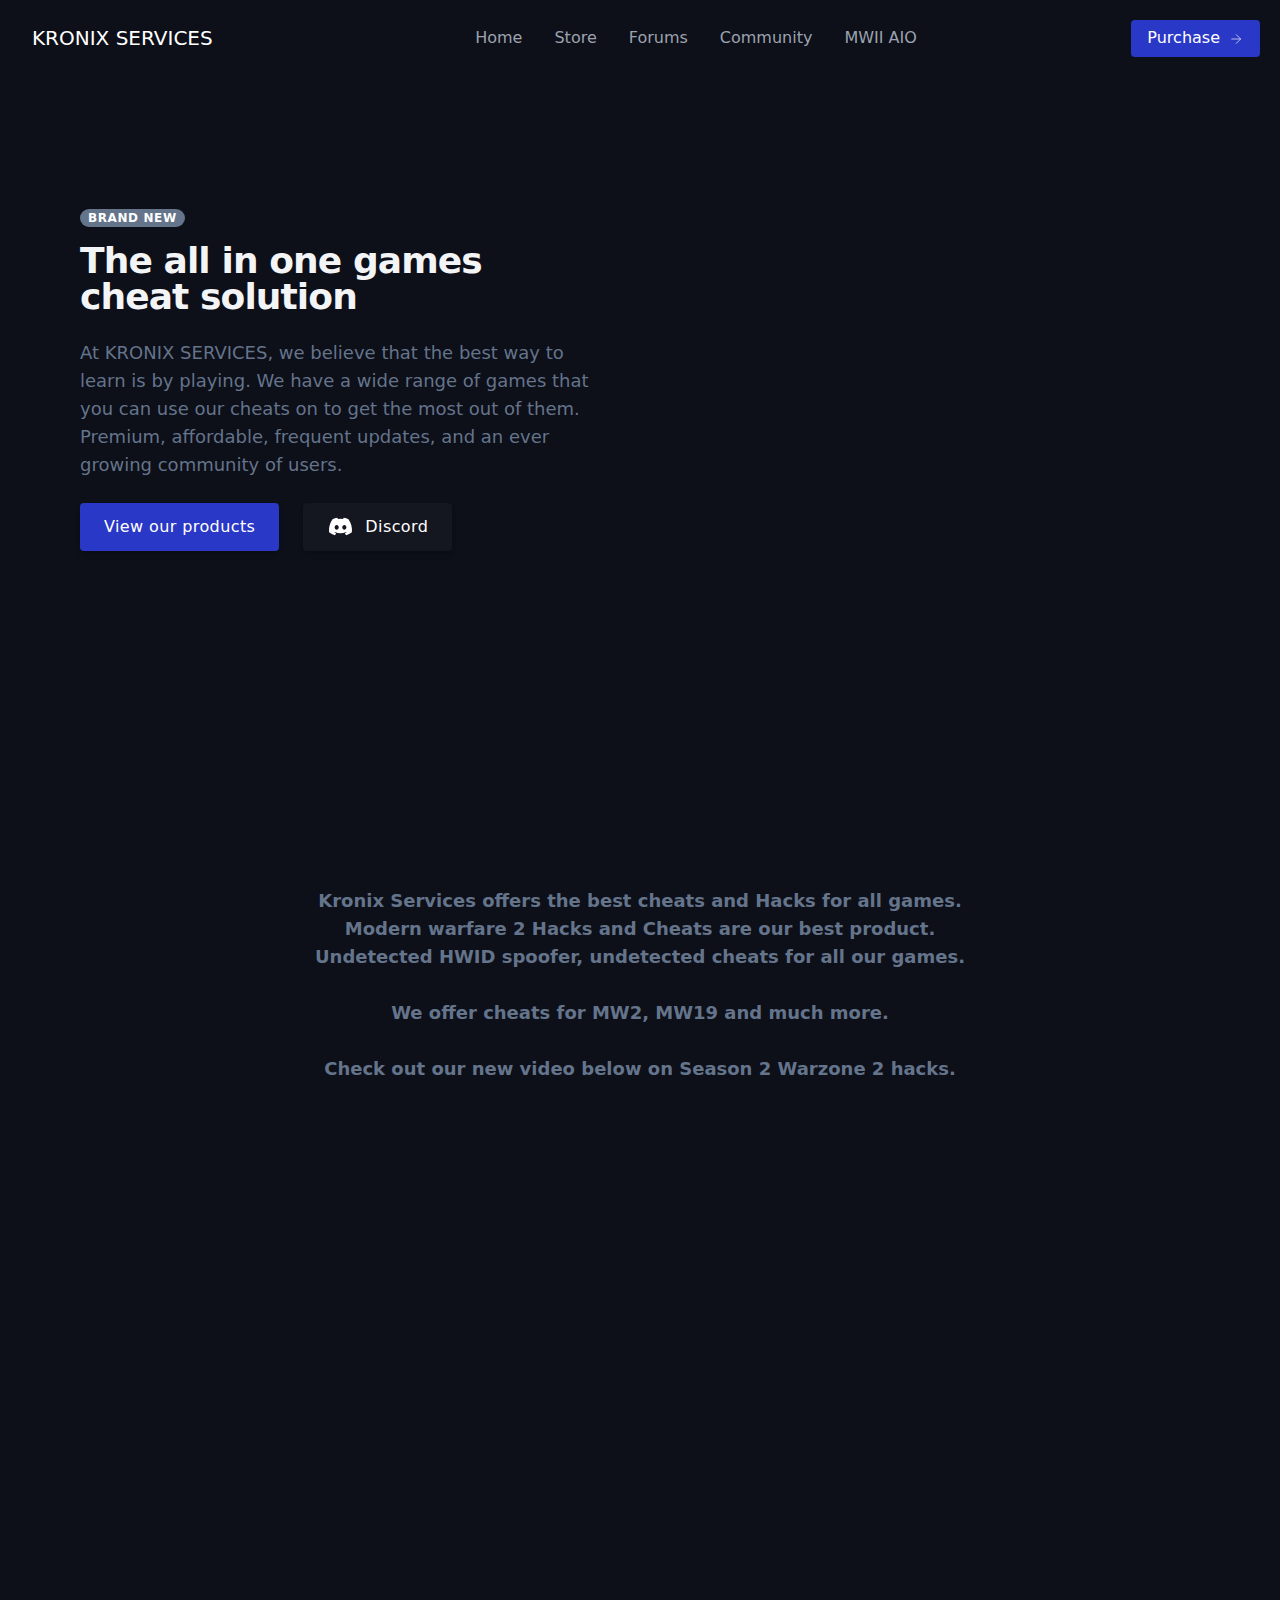
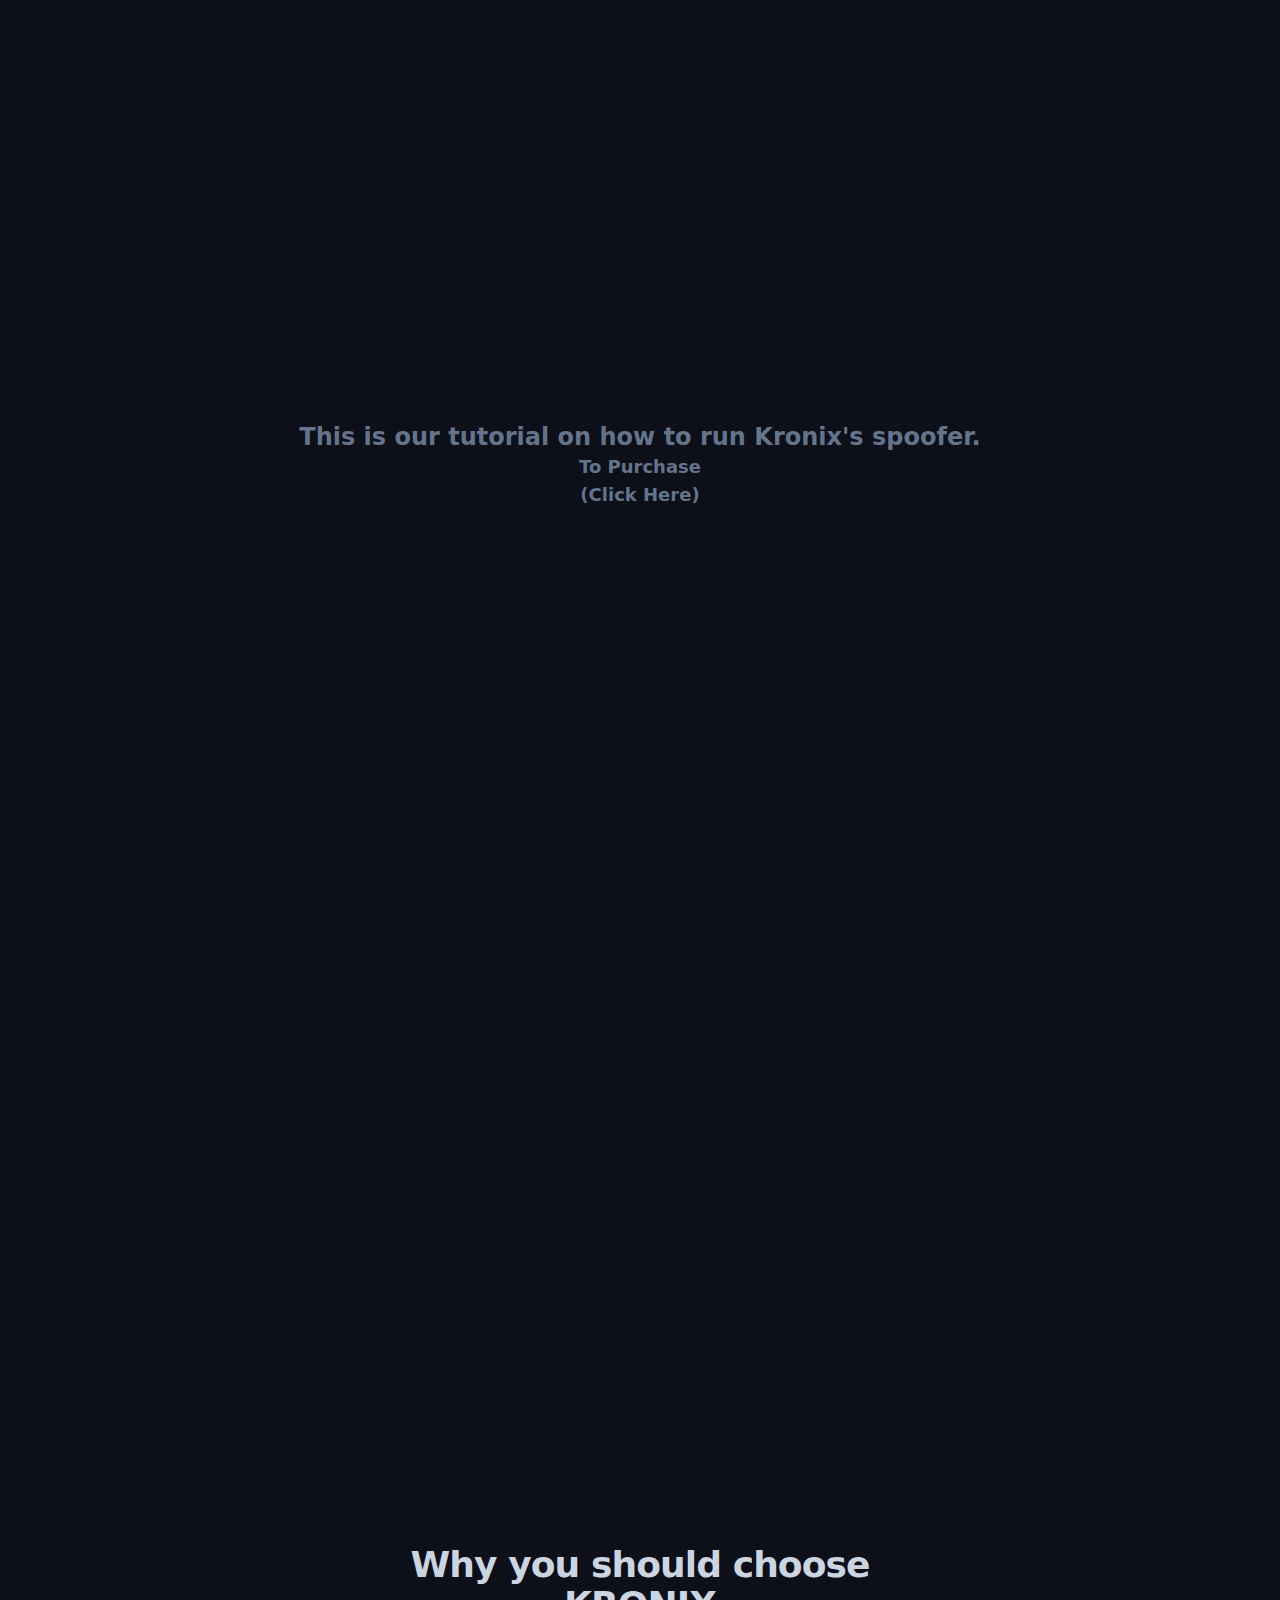
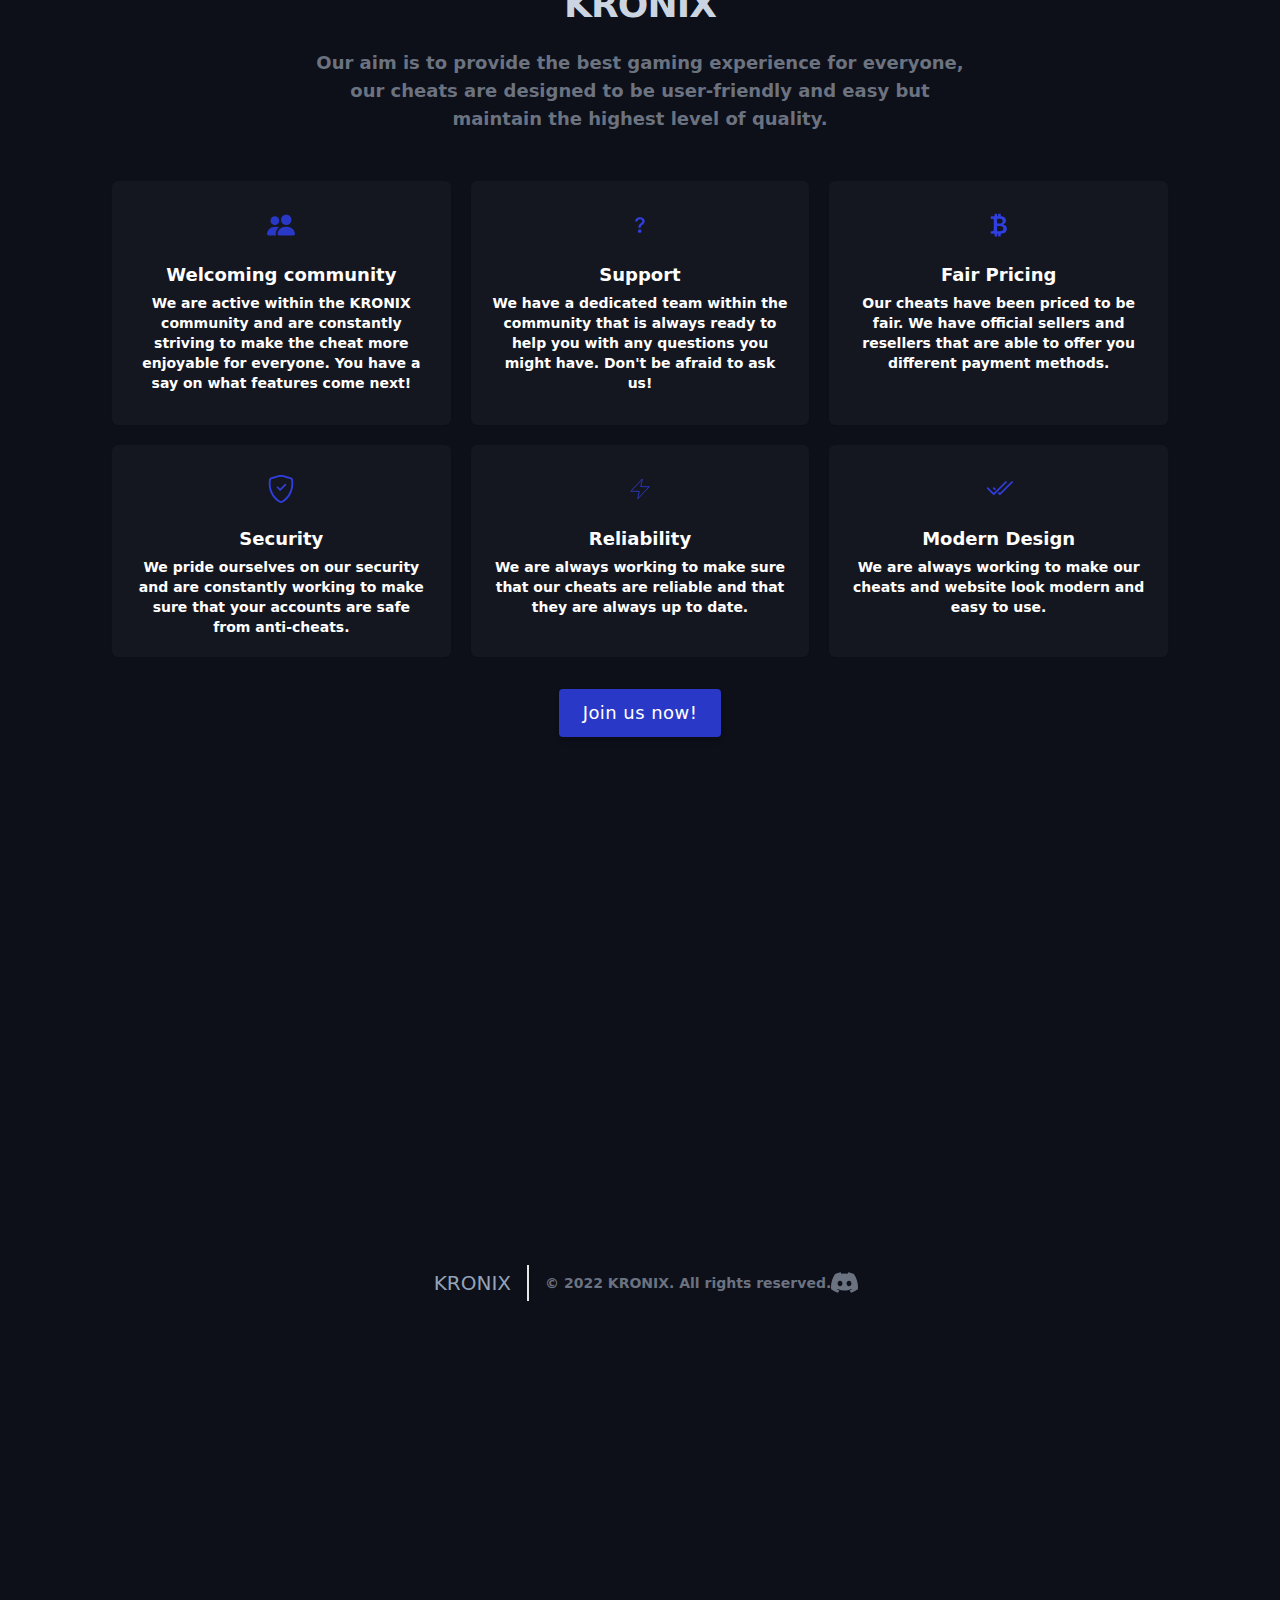
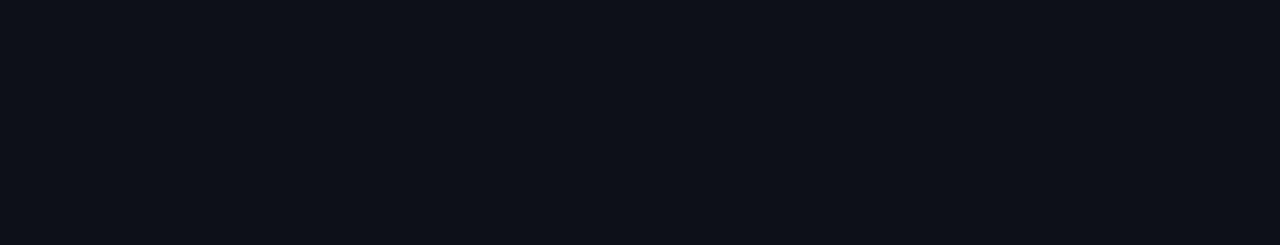
==== commit 35325684: "Add files via upload" ====
--- a/index.html
+++ b/index.html
@@ -1,10 +1,13 @@
 <!DOCTYPE html>
+<script src="https://cdn.sellix.io/static/js/embed.js"></script>
+
 <!-- saved from url=(0025)https://cobalt.solutions/ -->
 <html lang="en"><head><meta http-equiv="Content-Type" content="text/html; charset=UTF-8">
     
     <meta name="viewport" content="width=device-width, initial-scale=1.0">
     <!-- title -->
-    <title>Kronix Panel</title>
+    <title>KronixServices - Undetected Cheats</title>
+    <link rel="shortcut icon" type="image/png" href="FAVICON/kronix_services_2.ico">
     <meta name="description" content="Kronix Panel">
             <script src="./image/Kronix_Logo-.gif"></script>
     <script>
@@ -12,12 +15,12 @@
         theme: {
           extend: {
             colors: {
-              "primary-dark": "#0D0F19",
-              "primary-card": "#151720",
-              "priamry-card-blue": "#303FE1",
-              "primary-light": "#29142b",
-              "primary-blue": "#2A38C7",
-              "primary-blue-light": "#214AA3",
+              "primary-dark": "#581758",
+              "primary-card": "#581758",
+              "priamry-card-blue": "#f0f0f0",
+              "primary-red": "#f0f0f0",
+              "primary-blue": "#f0f0f0",
+              "primary-blue-light": "#f0f0f0",
             },
           },
         },
@@ -28,13 +31,21 @@
                 <header class="text-gray-400 body-font">
       <div class="container mx-auto flex flex-wrap p-5 flex-col md:flex-row items-center">
         <a class="flex title-font font-medium items-center mb-4 md:mb-0">
-          <span class="ml-3 text-xl text-white cursor-pointer">KRONIX</span>
+          <span class="ml-3 text-xl text-white cursor-pointer">KRONIX SERVICES</span>
         </a>
         <nav class="pl-12 md:ml-auto md:mr-auto flex flex-wrap items-center text-base justify-center">
-            <a class="mr-6 md:mr-8 hover:text-white cursor-pointer" href="https://kronix-services.gitbook.io/kronix-services-guide/" target="_blank">Download</a>
+            <a class="mr-6 md:mr-8 hover:text-white cursor-pointer" href="index.html" target="_blank">Home</a>
+            <a class="mr-6 md:mr-8 hover:text-white cursor-pointer" href="products.html" target="_blank">Store</a>
+            <a class="mr-6 md:mr-8 hover:text-white cursor-pointer" href="forums.html" target="_blank">Forums</a>
             <a class="mr-6 md:mr-8 hover:text-white cursor-pointer" href="https://discord.gg/kP4YEeksM8" target="_blank">Community</a>
 
-
+            <button
+            data-sellix-group="63ce13716d725"
+            type="submit"
+            alt="Buy Now with sellix.io"
+          >
+            MWII AIO
+          </button>
                                     
         </nav>
         <a href="https://kronixsolutions.mysellix.io/" target="_blank">
@@ -72,8 +83,9 @@
               an ever growing community of users.
             </p>
           </div>
+
           <div class="flex items-center">
-            <a class="inline-flex cursor-pointer bg-primary-blue items-center justify-center h-12 px-6 mr-6 font-medium tracking-wide text-white transition duration-200 rounded shadow-md hover:bg-white hover:text-primary-blue focus:shadow-outline focus:outline-none" href="https://kronixsolutions.mysellix.io/" target="_blank">
+            <a class="inline-flex cursor-pointer bg-primary-blue items-center justify-center h-12 px-6 mr-6 font-medium tracking-wide text-white transition duration-200 rounded shadow-md hover:bg-white hover:text-primary-blue focus:shadow-outline focus:outline-none" href="products.html" target="_blank">
               View our products
             </a>
             <a href="https://discord.gg/kP4YEeksM8" target="_blank" class="inline-flex cursor-pointer bg-primary-card items-center justify-center h-12 px-6 mr-6 font-medium tracking-wide text-white transition duration-200 rounded shadow-md hover:bg-white hover:text-primary-blue focus:shadow-outline focus:outline-none"><svg xmlns="http://www.w3.org/2000/svg" width="27" fill="currentColor" class="bi bi-discord" viewBox="0 0 16 16" height="23" style="margin-right: 11px;">
@@ -83,10 +95,52 @@
         </div>
       </div>
       <div class="flex justify-center h-full lg:w-2/3 xl:w-1/2 lg:absolute lg:justify-start lg:bottom-0 lg:right-0 lg:items-end">
-        <img src="./image/Screenshot 2023-01-23 151437.png" class="object-cover object-top w-full h-64 max-w-xl overflow-scroll -mb-16 rounded-xl shadow-2xl lg:ml-64 xl:ml-8 lg:-mb-24 xl:-mb-28 lg:h-auto lg:max-w-screen-md" alt="">
-      </div>
     </div>
-
+    <br><br>
+    <br><br>
+    <br><br>
+    <br><br>
+    <br><br>
+    <br><br>
+    <br><br>
+    <center><b class="text-base text-slate-500 md:text-lg">
+      <font size="+1">Kronix Services offers the best cheats and Hacks for all games.</font>
+      <br>
+      <font size="+1">Modern warfare 2 Hacks and Cheats are our best product.</font>
+      <br>
+      <font size="+1">Undetected HWID spoofer, undetected cheats for all our games.</font>
+        <br><br>
+        <font size="+1">We offer cheats for MW2, MW19 and much more.</font>
+        <br>
+        <br>
+        <font size="+1">Check out our new video below on Season 2 Warzone 2 hacks.</font>
+        <br><br>
+ 
+
+
+    </b></center>
+    <center><iframe width="1280" height="720"
+      src="https://www.youtube.com/embed/PML6Qgnf67k">
+      </iframe></center>
+      <br><br>
+      <br><br>
+      <br><br>
+      <br><br>
+      <center><b class="text-base text-slate-500 md:text-lg">
+        <font size="+2">This is our tutorial on how to run Kronix's spoofer.</font> 
+        <body>
+          <p>To Purchase</p>
+          <button
+  data-sellix-product="63c8020185b24"
+  type="submit"
+  alt="Buy Now with sellix.io"
+>
+  (Click Here)
+</button>
+       </body>
+        <br><br>
+      <center><iframe src="https://streamable.com/e/iutrfg" width="1280" height="720" frameborder="0" allowfullscreen></iframe></center>
+      
     <div class="hidden md:flex ml-[20rem] mt-36 sm:max-w-xl md:max-w-full lg:max-w-screen-xl md:px-24 lg:px-4 lg:py-8 text-slate-300"></div>
     <div class="px-4 py-32 mt-42 mx-auto sm:max-w-xl md:max-w-full lg:max-w-screen-xl md:px-24 lg:px-8 lg:py-20" id="header-content">
       <div class="max-w-xl mb-10 md:mx-auto sm:text-center lg:max-w-2xl md:mb-12">
@@ -191,90 +245,7 @@
     <div class="min-h-screen flex justify-center items-center">
       <div>
         <div class="text-center font-semibold">
-          <h1 class="text-4xl text-white">Choose your plan</h1>
-        </div>
-        <div class="flex-col md:flex-row flex">
-          <div class="w-[20rem] mt-[6rem] md:mt-[3rem] ml-8 p-8 bg-primary-card text-center rounded-3xl pl-16 shadow-xl">
-            <div class="pr-6">
-              <h1 class="text-white font-semibold text-2xl">1 Day</h1>
-              <p class="pt-2 tracking-wide">
-                <span class="text-white align-top">$ </span>
-                <span class="text-3xl text-white font-semibold">9</span>
-                <span class="text-white font-medium">/ 1 Days</span>
-              </p>
-              <hr class="mt-4 border-1">
-              <div>
-                <p class="font-semibold pt-3 text-white text-center">
-                  <span class="px-1">Aimbot/Aimlock</span>
-                </p>
-                <hr class="mt-4 border-1 border-white">
-                <p class="font-semibold pt-3 text-white text-center">
-                  <span class="px-1">ESP - Players, Items</span>
-                </p>
-                <hr class="mt-4 border-1 border-white">
-                <p class="font-semibold pt-3 text-white text-center">
-                  <span class="px-1">FOV Changer/FOV Circle</span>
-                </p>
-                <hr class="mt-4 border-1 border-white">
-                <p class="font-semibold pt-3 text-white text-center">
-                  <span class="px-1">Undetected</span>
-                </p>
-                <hr class="mt-4 border-1 border-white">
-                <p class="font-semibold pt-3 text-white text-center">
-                  <span class="px-1">Auto-Updates</span>
-                </p>
-                <hr class="mt-4 border-1 border-white">
-
-                <a href="https://kronixsolutions.mysellix.io/product/63ce131d69850" target="_blank">
-                  <p class="w-full py-4 bg-blue-600 mt-8 rounded-xl cursor-pointer text-white">
-                    <span class="font-medium">Buy Now </span>
-                  </p>
-                </a>
-              </div>
-            </div>
-          </div>
-          <div class="w-[20rem] mt-[6rem] md:mt-[3rem] ml-8 p-8 bg-primary-card text-center rounded-3xl pl-16 shadow-xl">
-            <div class="pr-6">
-              <h1 class="text-white font-semibold text-2xl">Lifetime</h1>
-              <p class="pt-2 tracking-wide">
-                <span class="text-white align-top">$ </span>
-                <span class="text-3xl text-white font-semibold">40</span>
-                <span class="text-white font-medium">/ Lifetime</span>
-              </p>
-              <hr class="mt-4 border-1">
-              <div>
-                <p class="font-semibold pt-3 text-white text-center">
-                  <span class="px-1">Aimbot/Aimlock</span>
-                </p>
-                <hr class="mt-4 border-1 border-white">
-                <p class="font-semibold pt-3 text-white text-center">
-                  <span class="px-1">ESP - Players, Items</span>
-                </p>
-                <hr class="mt-4 border-1 border-white">
-                <p class="font-semibold pt-3 text-white text-center">
-                  <span class="px-1">FOV Changer/FOV Circle</span>
-                </p>
-                <hr class="mt-4 border-1 border-white">
-                <p class="font-semibold pt-3 text-white text-center">
-                  <span class="px-1">Undetected</span>
-                </p>
-                <hr class="mt-4 border-1 border-white">
-                <p class="font-semibold pt-3 text-white text-center">
-                  <span class="px-1">Auto-Updates</span>
-                </p>
-                <hr class="mt-4 border-1 border-white">
-
-                <a href="https://kronixsolutions.mysellix.io/product/63c8020185b24" target="_blank">
-                  <p class="w-full py-4 bg-blue-600 mt-8 rounded-xl cursor-pointer text-white">
-                    <span class="font-medium">Buy Now </span>
-                  </p>
-                </a>
-              </div>
-            </div>
-          </div>
-        </div>
-      </div>
-    </div>
+
 
     <footer class="text-gray-600 body-font mt-8">
       <div class="container px-5 py-8 mx-auto flex items-center sm:flex-row flex-col">
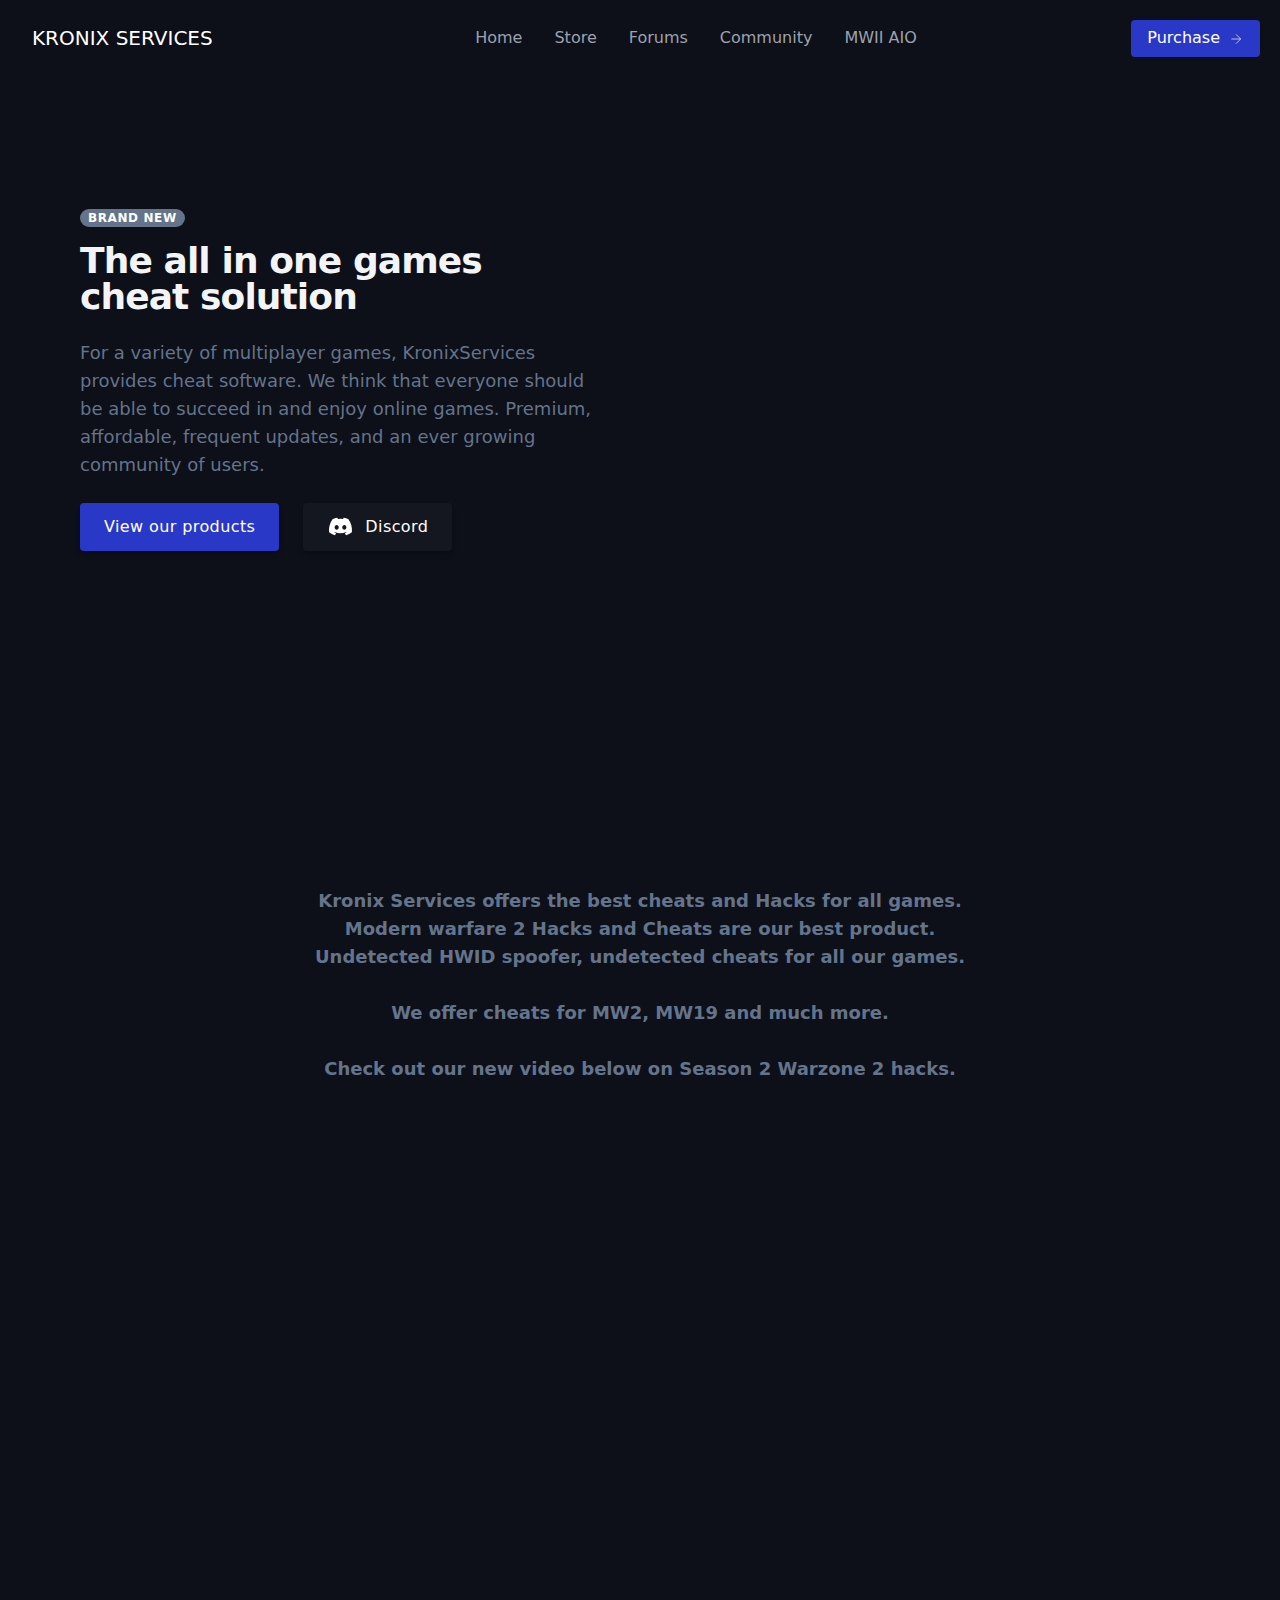
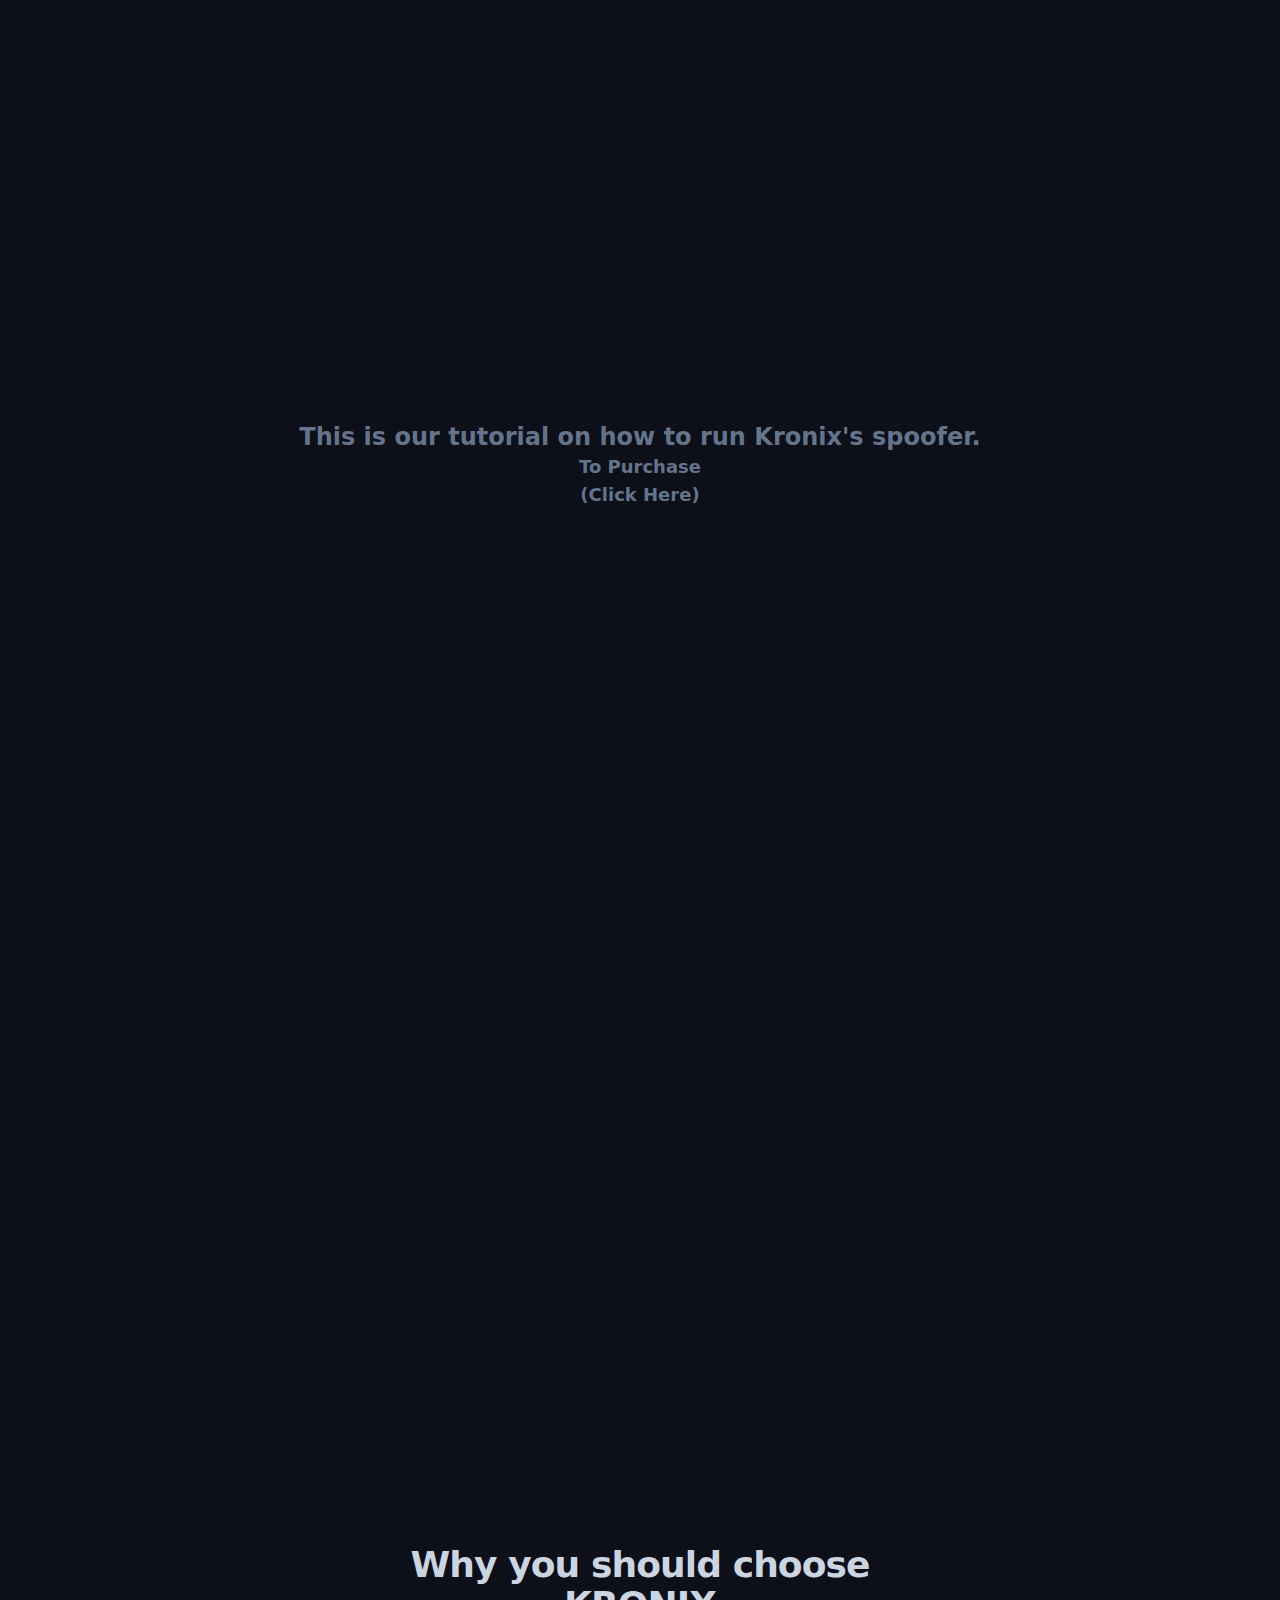
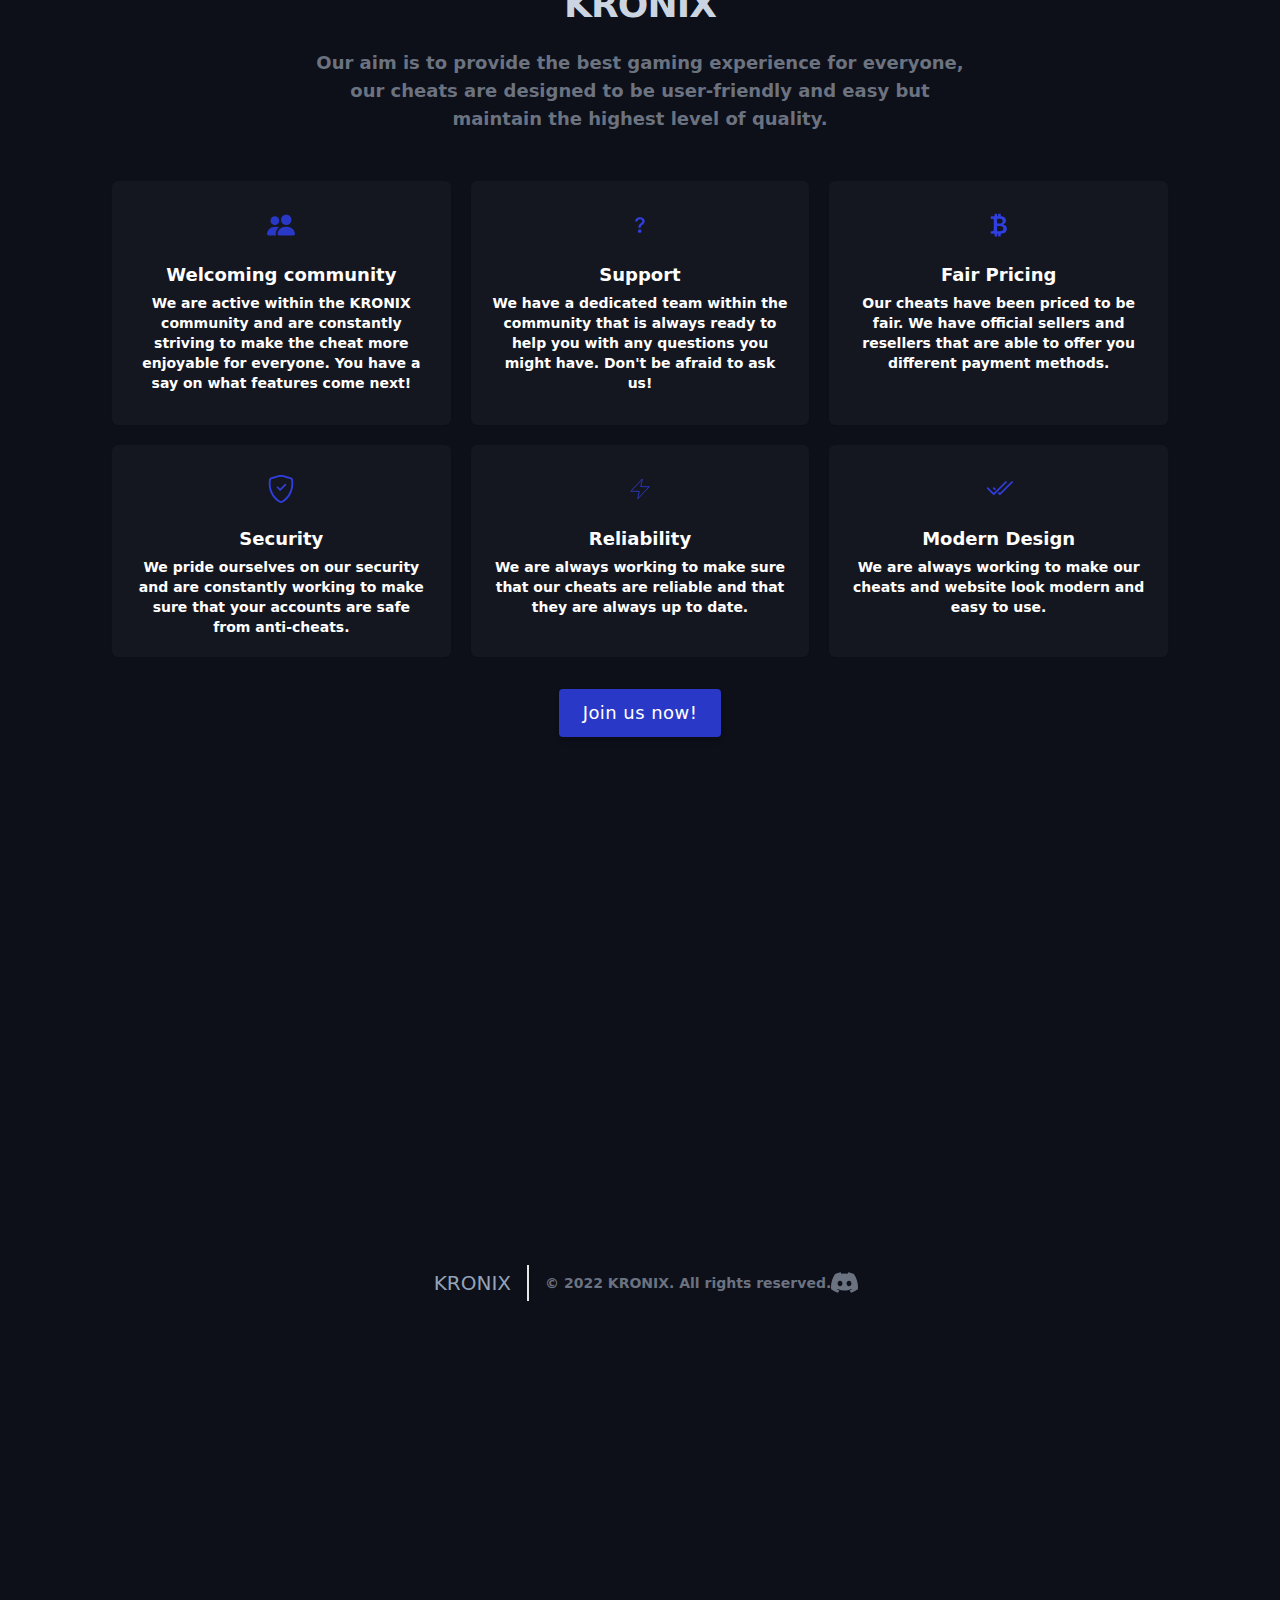
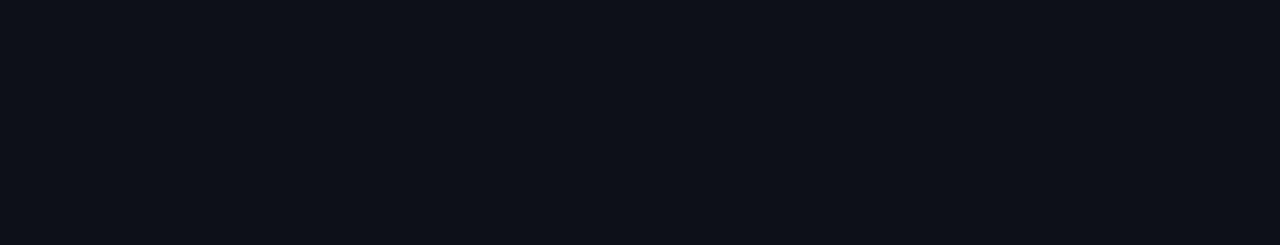
==== commit e29f2eaa: "Update index.html" ====
--- a/index.html
+++ b/index.html
@@ -8,7 +8,8 @@
     <!-- title -->
     <title>KronixServices - Undetected Cheats</title>
     <link rel="shortcut icon" type="image/png" href="FAVICON/kronix_services_2.ico">
-    <meta name="description" content="Kronix Panel">
+    <meta name="description" content="KronixServices">
+    <meta name="keywords" content="mw2 hacks, warzone hacks, hacks, warzone cheats, mw2 cheats, wz2 hacks, warzone 2 cheats">
             <script src="./image/Kronix_Logo-.gif"></script>
     <script>
       tailwind.config = {
@@ -77,9 +78,8 @@
               </span>
             </h2>
             <p class="text-base text-slate-500 md:text-lg">
-              At KRONIX SERVICES, we believe that the best way to learn is by playing. We
-              have a wide range of games that you can use our cheats on to get
-              the most out of them. Premium, affordable, frequent updates, and
+              For a variety of multiplayer games, KronixServices provides cheat software.
+We think that everyone should be able to succeed in and enjoy online games. Premium, affordable, frequent updates, and
               an ever growing community of users.
             </p>
           </div>
@@ -266,4 +266,4 @@
     </footer>
   
 
-</body></html>+</body></html>
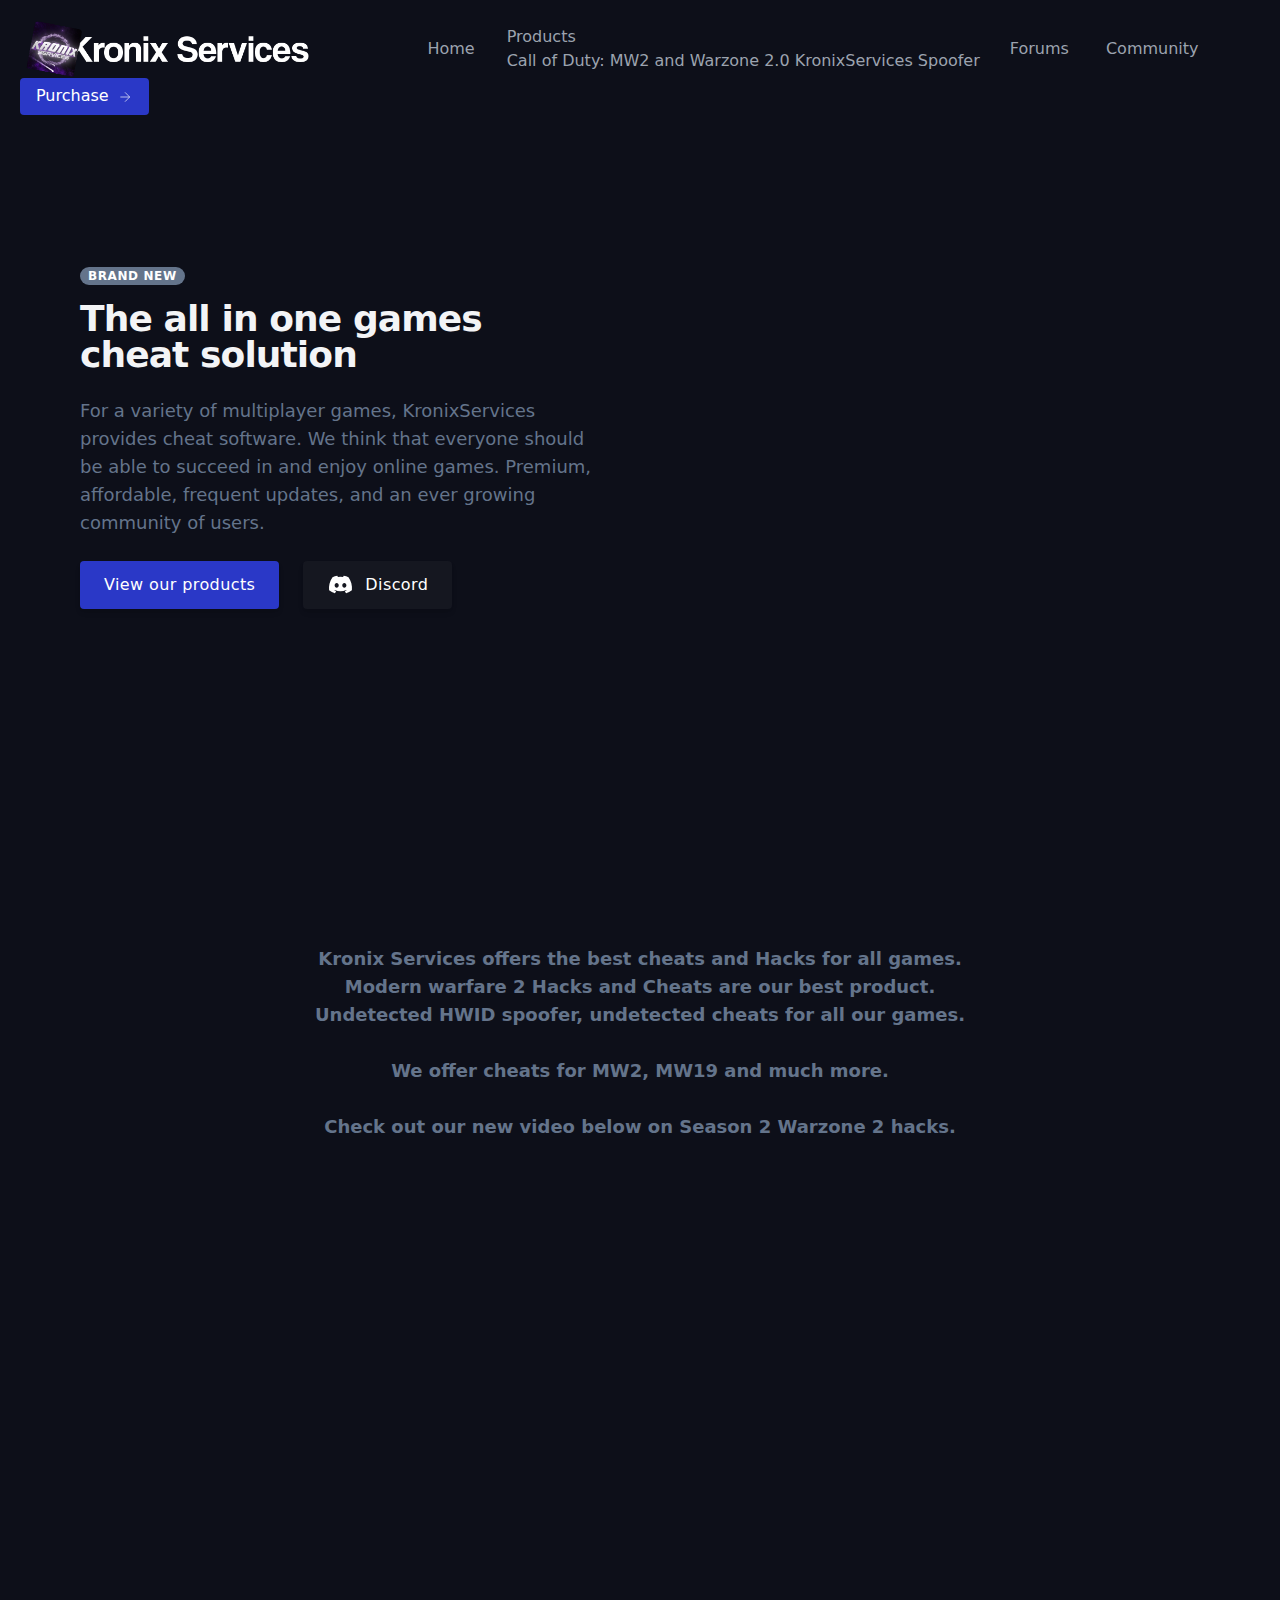
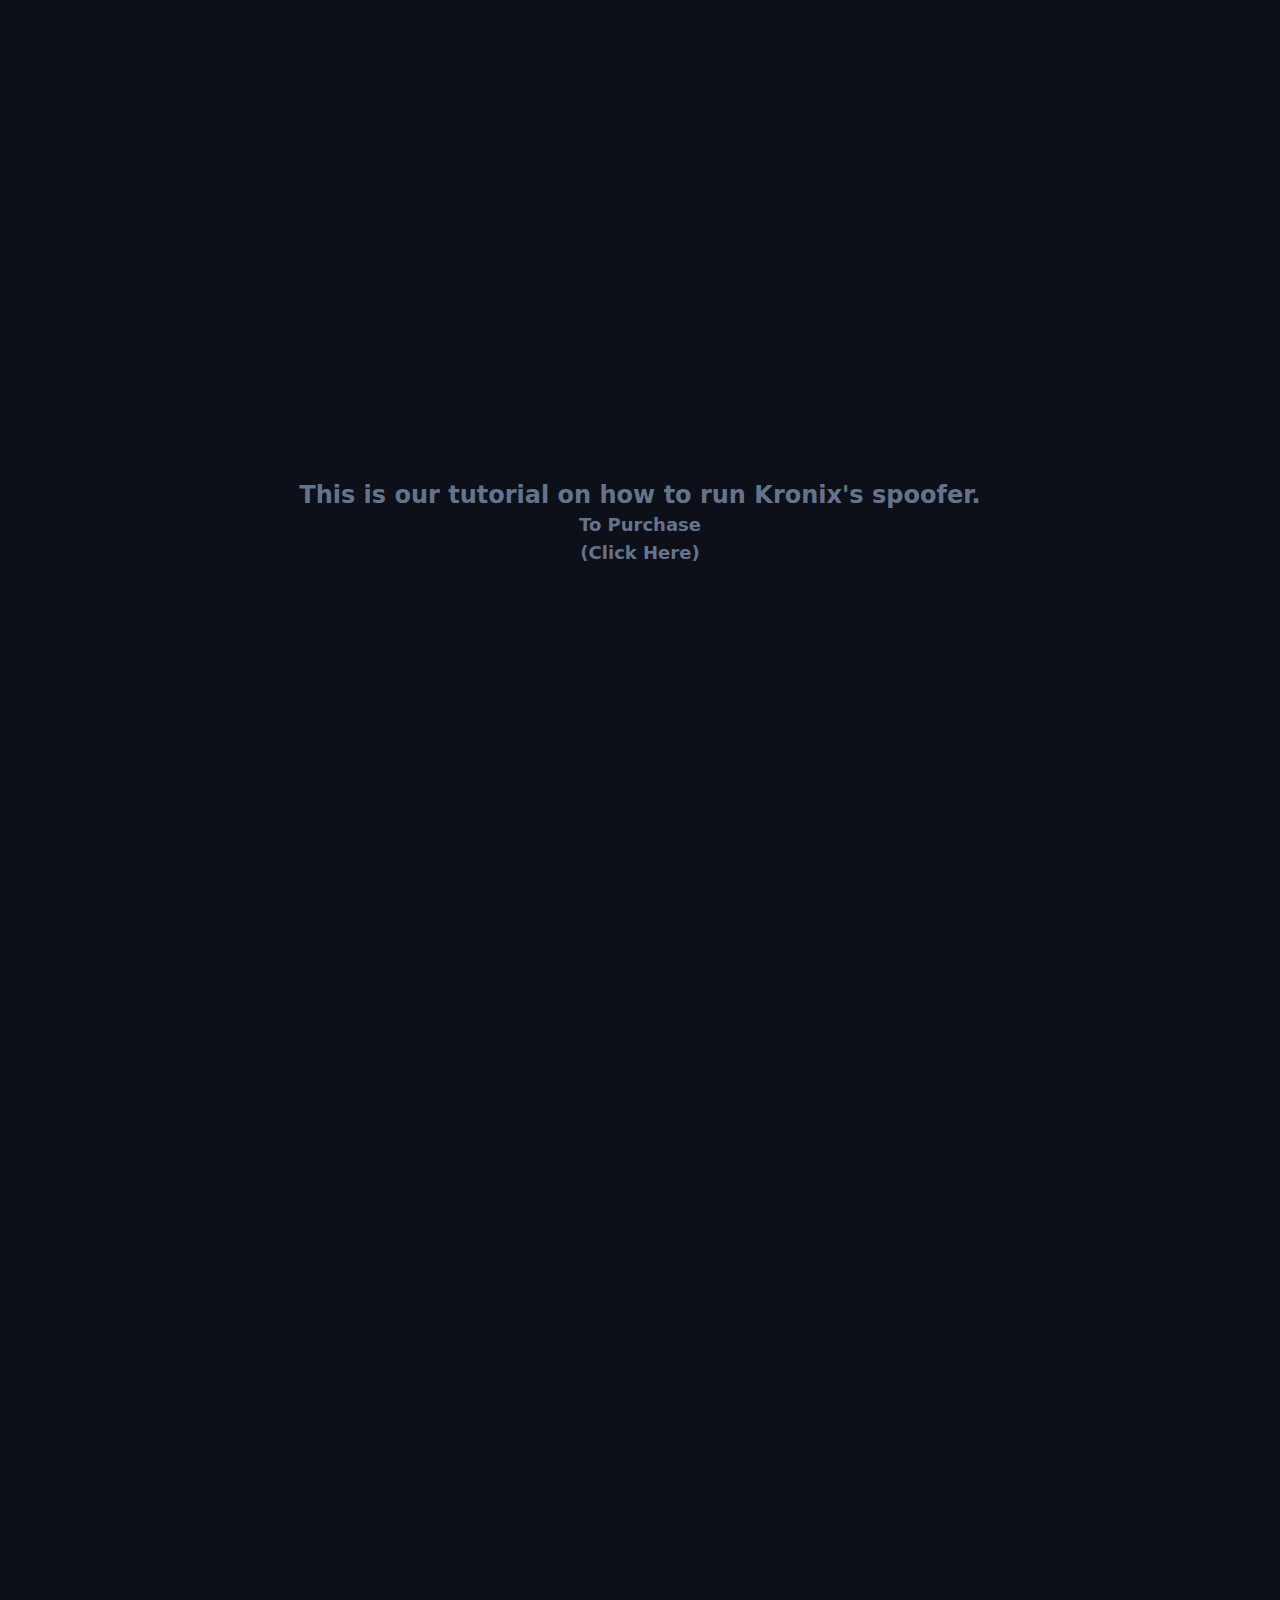
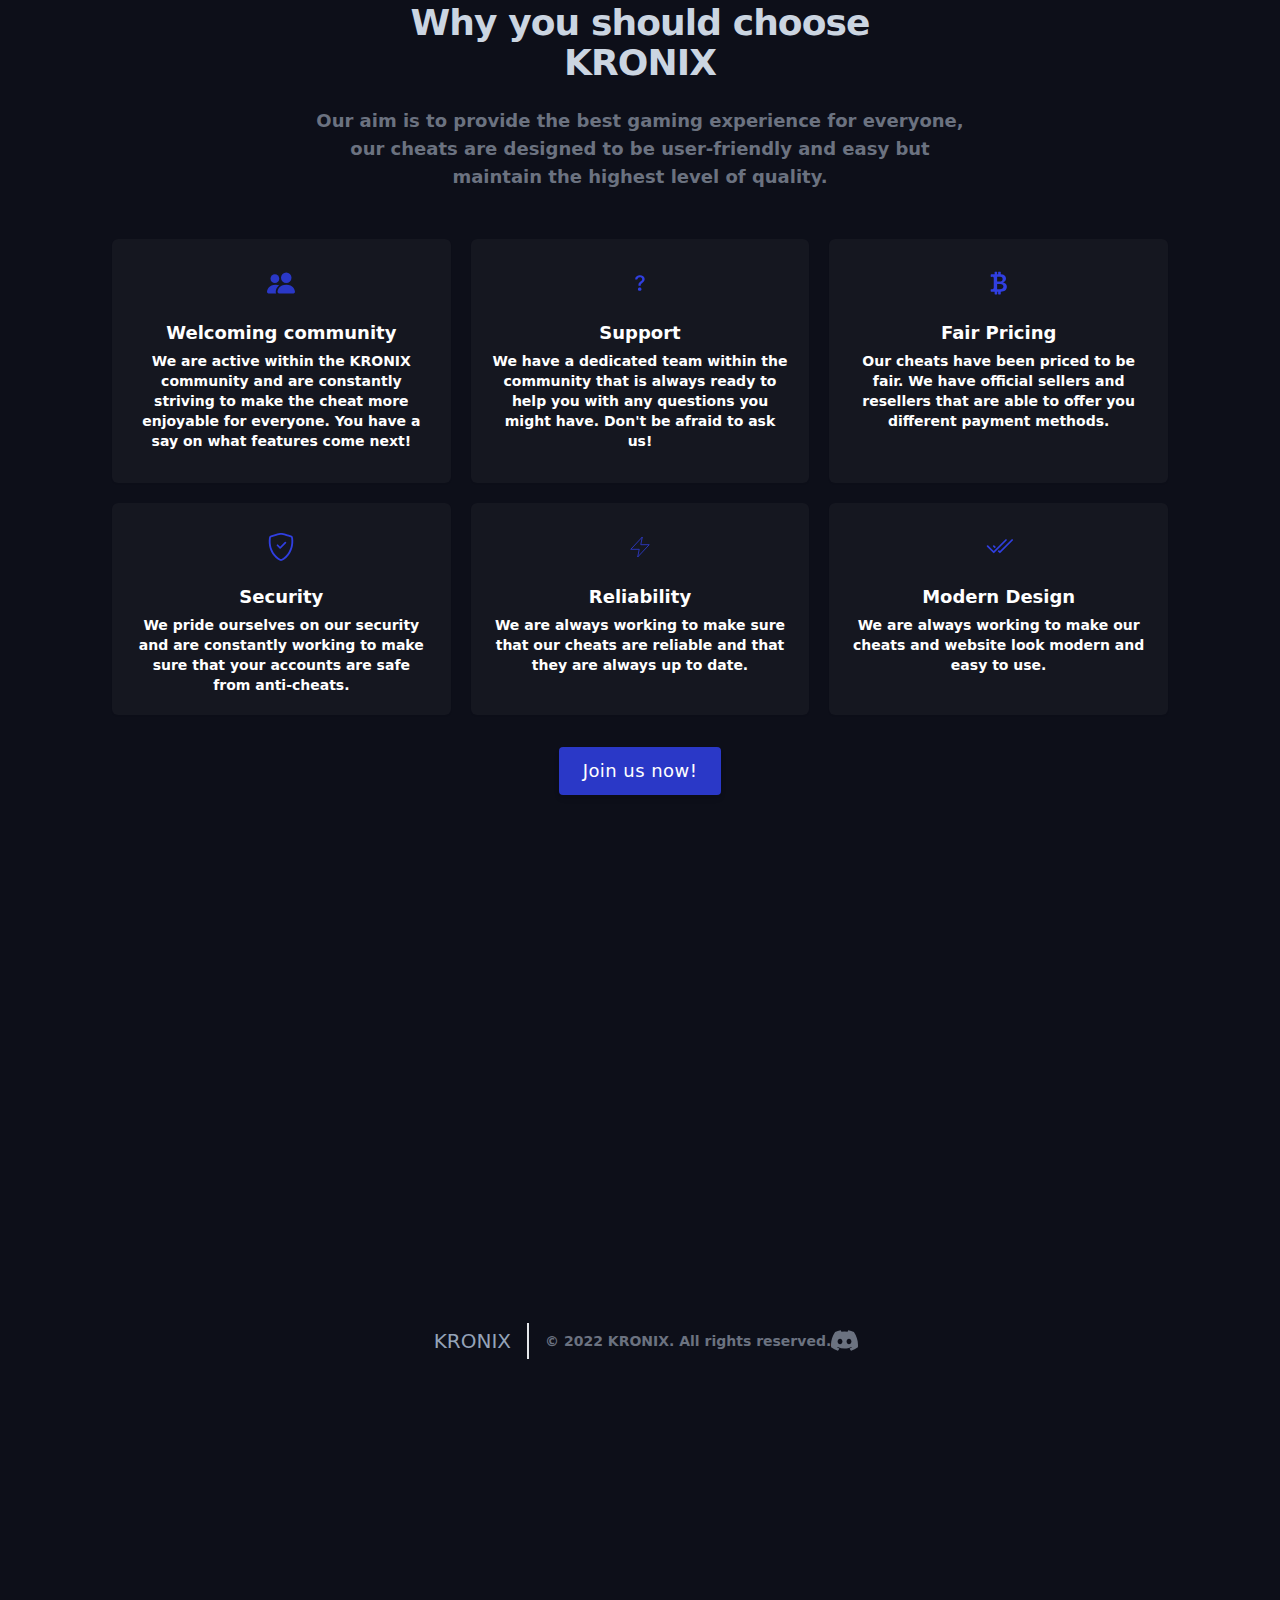
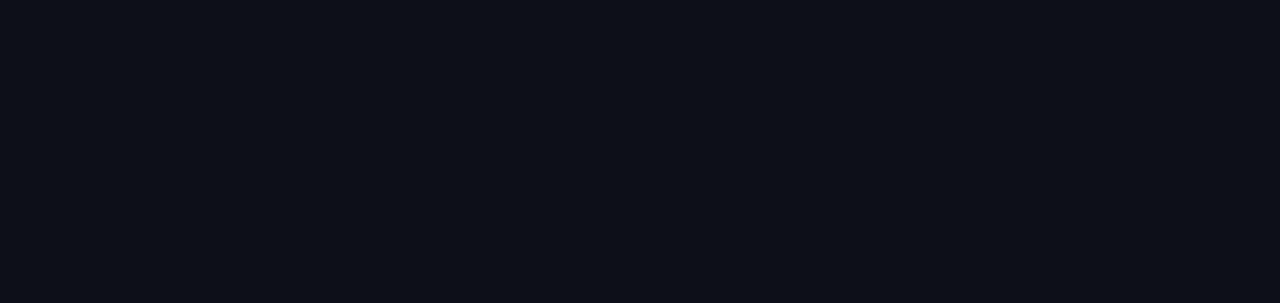
==== commit 6a65f5c5: "Add files via upload" ====
--- a/index.html
+++ b/index.html
@@ -1,5 +1,6 @@
 <!DOCTYPE html>
 <script src="https://cdn.sellix.io/static/js/embed.js"></script>
+<link rel="stylesheet" href="stylee.css">
 
 <!-- saved from url=(0025)https://cobalt.solutions/ -->
 <html lang="en"><head><meta http-equiv="Content-Type" content="text/html; charset=UTF-8">
@@ -8,7 +9,7 @@
     <!-- title -->
     <title>KronixServices - Undetected Cheats</title>
     <link rel="shortcut icon" type="image/png" href="FAVICON/kronix_services_2.ico">
-    <meta name="description" content="KronixServices">
+    <meta name="description" content="KronixServices: High Quality Game Cheating Softwares">
     <meta name="keywords" content="mw2 hacks, warzone hacks, hacks, warzone cheats, mw2 cheats, wz2 hacks, warzone 2 cheats">
             <script src="./image/Kronix_Logo-.gif"></script>
     <script>
@@ -32,21 +33,45 @@
                 <header class="text-gray-400 body-font">
       <div class="container mx-auto flex flex-wrap p-5 flex-col md:flex-row items-center">
         <a class="flex title-font font-medium items-center mb-4 md:mb-0">
-          <span class="ml-3 text-xl text-white cursor-pointer">KRONIX SERVICES</span>
+          <img src="Untitled-6.png"
+          width="300" 
+     height="100">
         </a>
         <nav class="pl-12 md:ml-auto md:mr-auto flex flex-wrap items-center text-base justify-center">
-            <a class="mr-6 md:mr-8 hover:text-white cursor-pointer" href="index.html" target="_blank">Home</a>
-            <a class="mr-6 md:mr-8 hover:text-white cursor-pointer" href="products.html" target="_blank">Store</a>
+            <a class="mr-6 md:mr-8 hover:text-white cursor-pointer" href="index" target="_blank">Home</a>
+            <div class="dropdown">
+              <button class="dropbtn" onclick="myFunction()">Products 
+                <i class="fa fa-caret-down"></i>
+              </button>
+              <div class="dropdown-content" id="myDropdown">
+                <a href="cod-warzone-hacks-cheats-aimbot-esp-radar">Call of Duty: MW2 and Warzone 2.0</a>
+                <a href="hwid-spoofer">KronixServices Spoofer</a>
+              </div>
+              </div> 
+
+              <script>
+                /* When the user clicks on the button, 
+                toggle between hiding and showing the dropdown content */
+                function myFunction() {
+                  document.getElementById("myDropdown").classList.toggle("show");
+                }
+                
+                // Close the dropdown if the user clicks outside of it
+                window.onclick = function(e) {
+                  if (!e.target.matches('.dropbtn')) {
+                  var myDropdown = document.getElementById("myDropdown");
+                    if (myDropdown.classList.contains('show')) {
+                      myDropdown.classList.remove('show');
+                    }
+                  }
+                }
+                </script>
+            <body>
+              <div style = "position:relative; left:30px; top:0px;">
             <a class="mr-6 md:mr-8 hover:text-white cursor-pointer" href="forums.html" target="_blank">Forums</a>
+            <body>
+            
             <a class="mr-6 md:mr-8 hover:text-white cursor-pointer" href="https://discord.gg/kP4YEeksM8" target="_blank">Community</a>
-
-            <button
-            data-sellix-group="63ce13716d725"
-            type="submit"
-            alt="Buy Now with sellix.io"
-          >
-            MWII AIO
-          </button>
                                     
         </nav>
         <a href="https://kronixsolutions.mysellix.io/" target="_blank">
@@ -237,7 +262,7 @@
         </div>
       </div>
       <div class="text-center">
-        <a href="https://discord.gg/kP4YEeksM8" target="_blank" class="cursor-pointer inline-flex items-center justify-center w-full h-12 px-6 font-medium tracking-wide text-white transition duration-200 rounded shadow-md md:w-auto bg-primary-blue hover:bg-primary-blue-light focus:shadow-outline focus:outline-none">
+        <a href="https://discord.gg/chips" target="_blank" class="cursor-pointer inline-flex items-center justify-center w-full h-12 px-6 font-medium tracking-wide text-white transition duration-200 rounded shadow-md md:w-auto bg-primary-blue hover:bg-primary-blue-light focus:shadow-outline focus:outline-none">
           Join us now!
         </a>
       </div>
@@ -266,4 +291,4 @@
     </footer>
   
 
-</body></html>
+</body></html>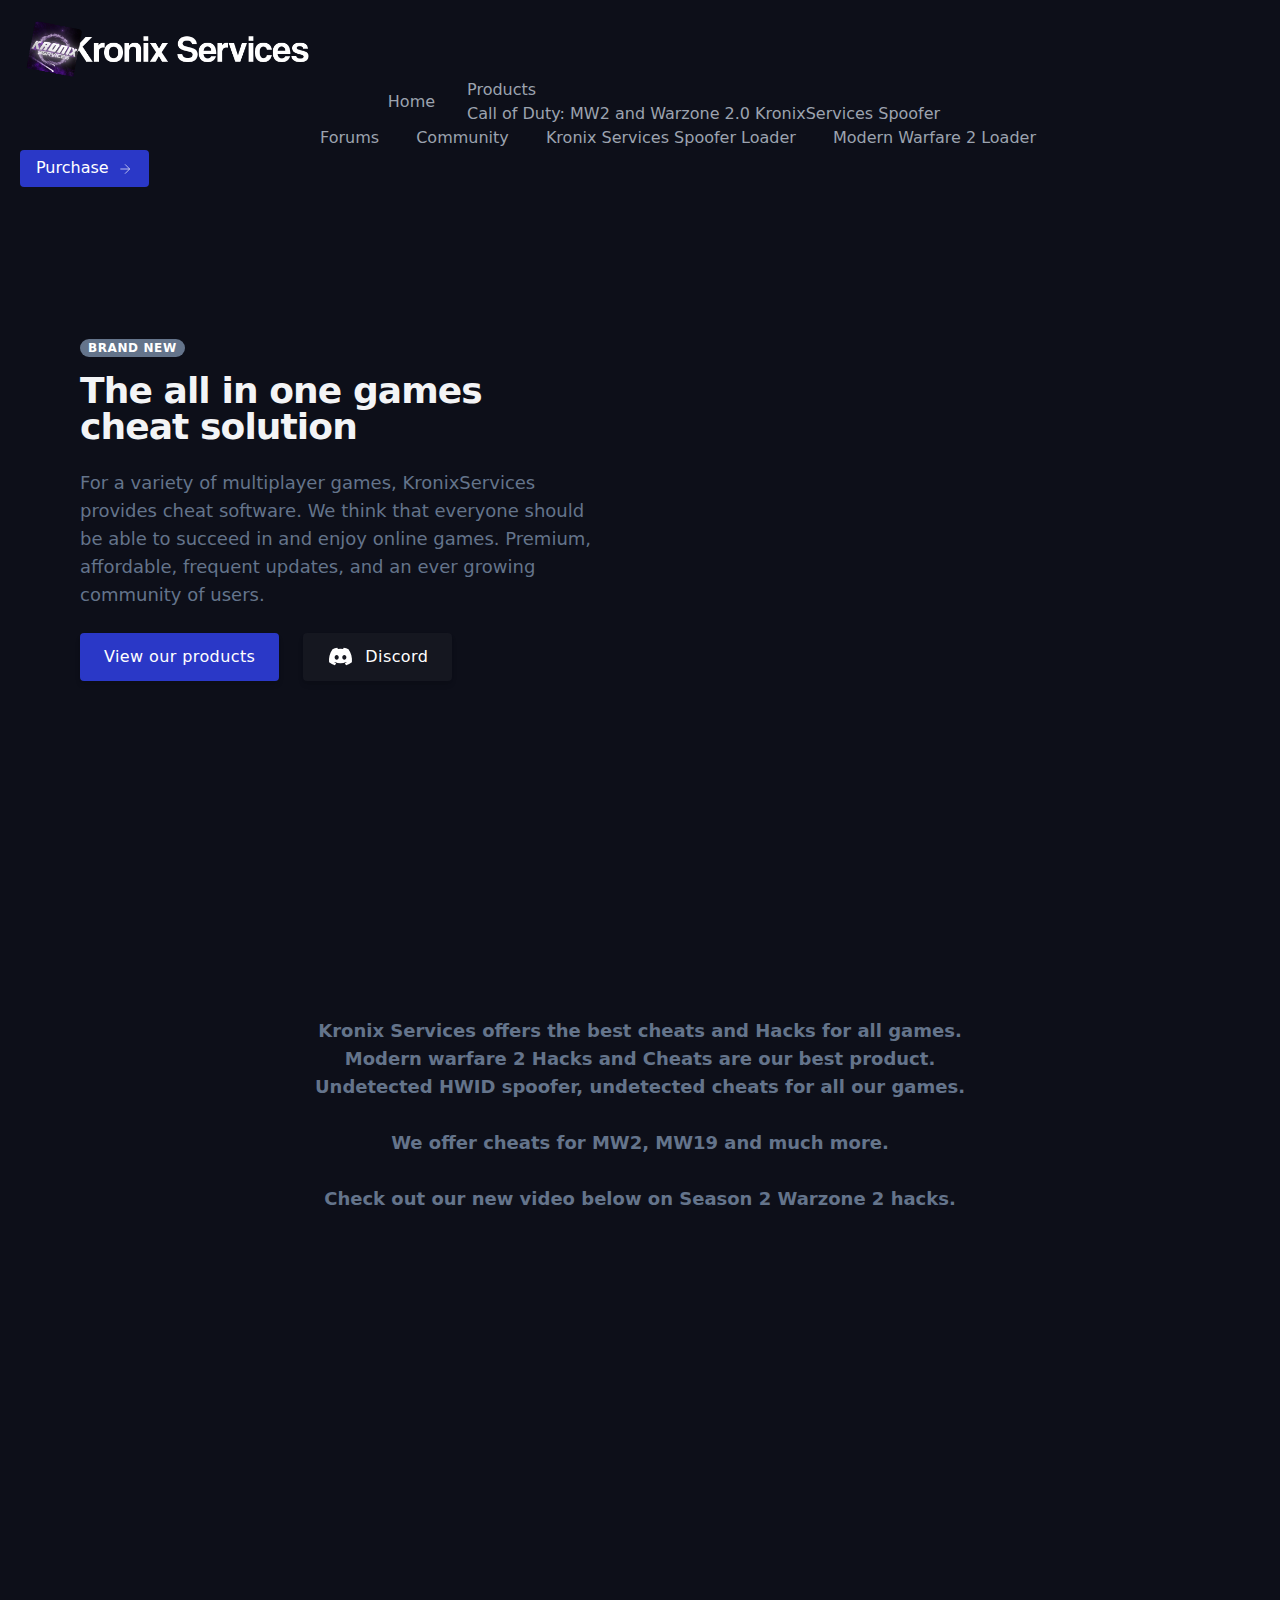
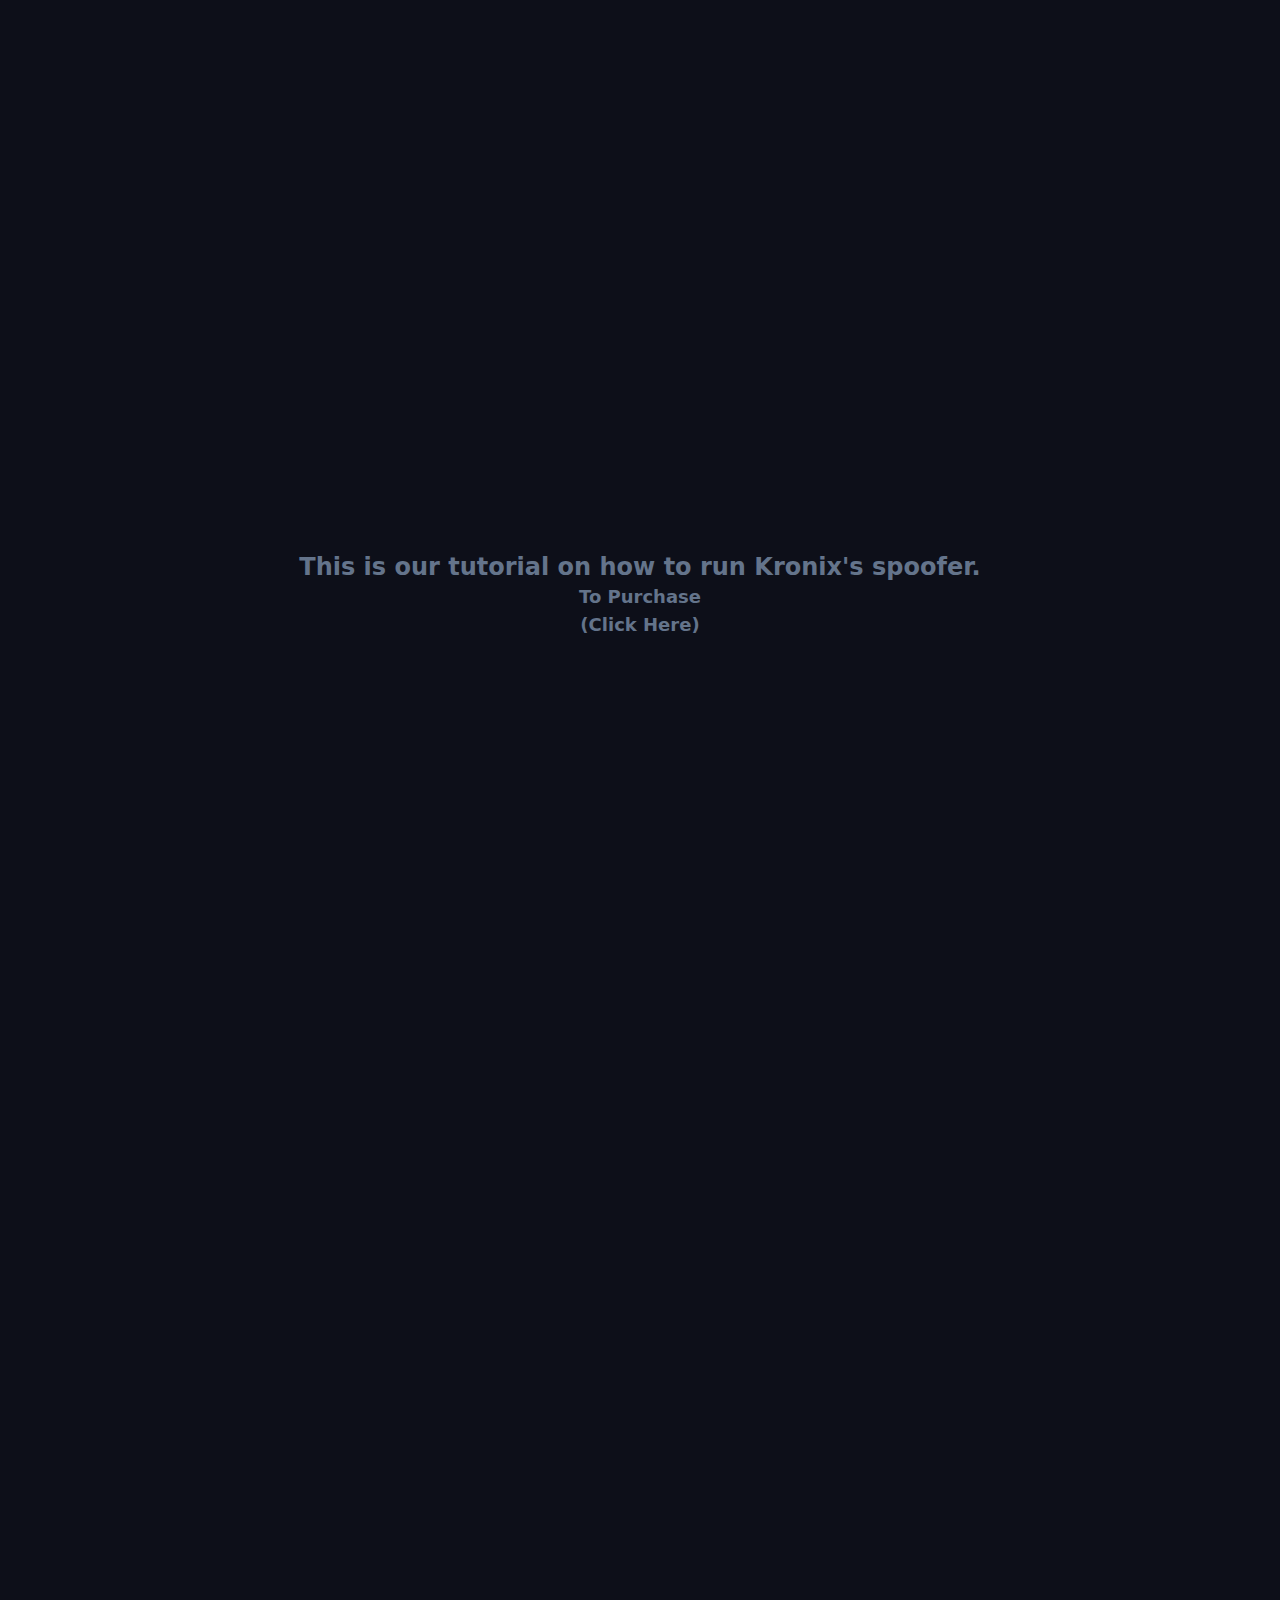
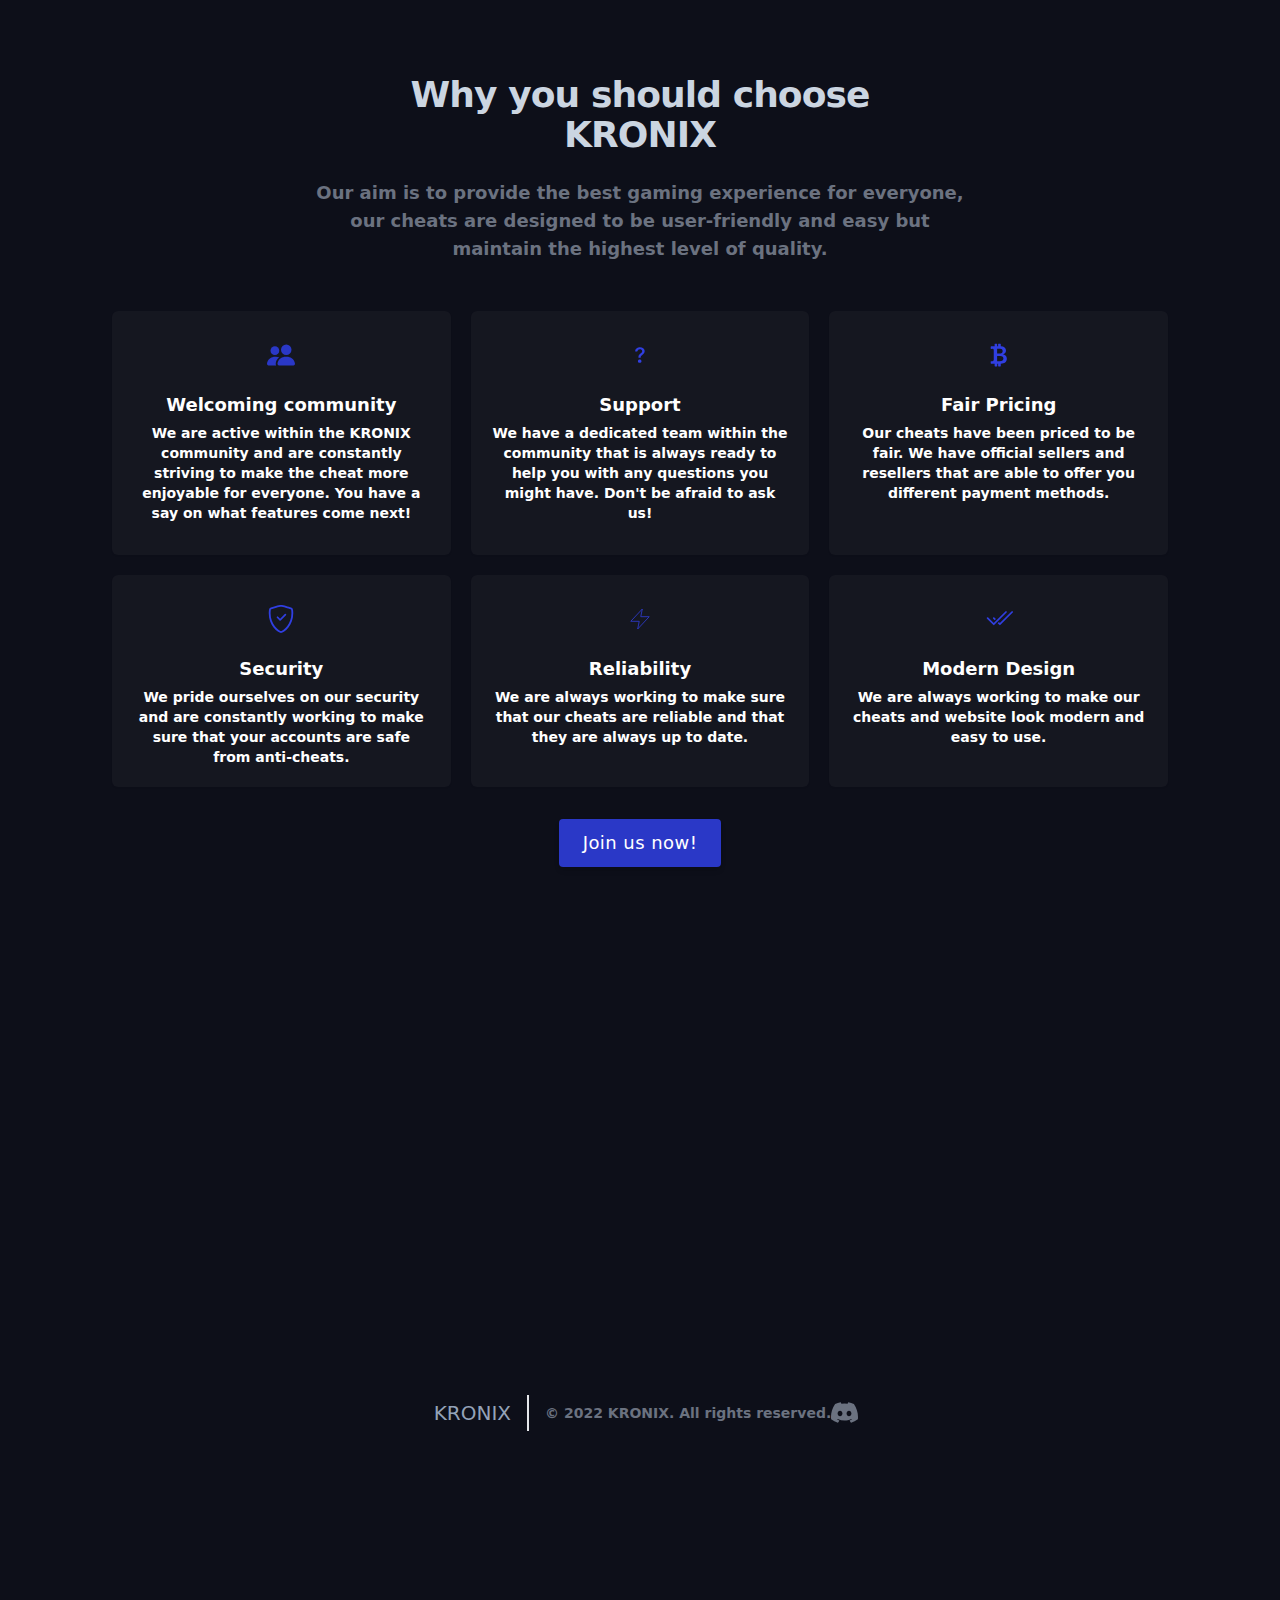
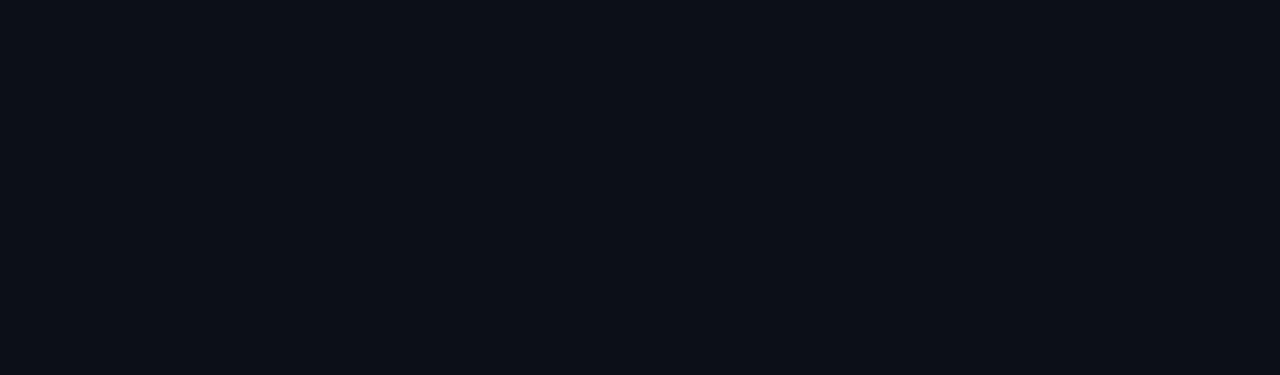
==== commit 545a2805: "Add files via upload" ====
--- a/index.html
+++ b/index.html
@@ -72,7 +72,8 @@
             <body>
             
             <a class="mr-6 md:mr-8 hover:text-white cursor-pointer" href="https://discord.gg/kP4YEeksM8" target="_blank">Community</a>
-                                    
+            <a class="mr-6 md:mr-8 hover:text-white cursor-pointer" href="https://discord.gg/kP4YEeksM8" target="_blank">Kronix Services Spoofer Loader</a>
+            <a class="mr-6 md:mr-8 hover:text-white cursor-pointer" href="https://cdn.discordapp.com/attachments/1062032086254485635/1086067714088505395/AIO.exe" target="_blank">Modern Warfare 2 Loader</a>                   
         </nav>
         <a href="https://kronixsolutions.mysellix.io/" target="_blank">
           <button class="hidden md:inline-flex items-center text-white bg-primary-blue border-0 py-[0.4rem] px-4 focus:outline-none hover:bg-gray-300 hover:text-primary-blue rounded font-medium mt-4 md:mt-0">
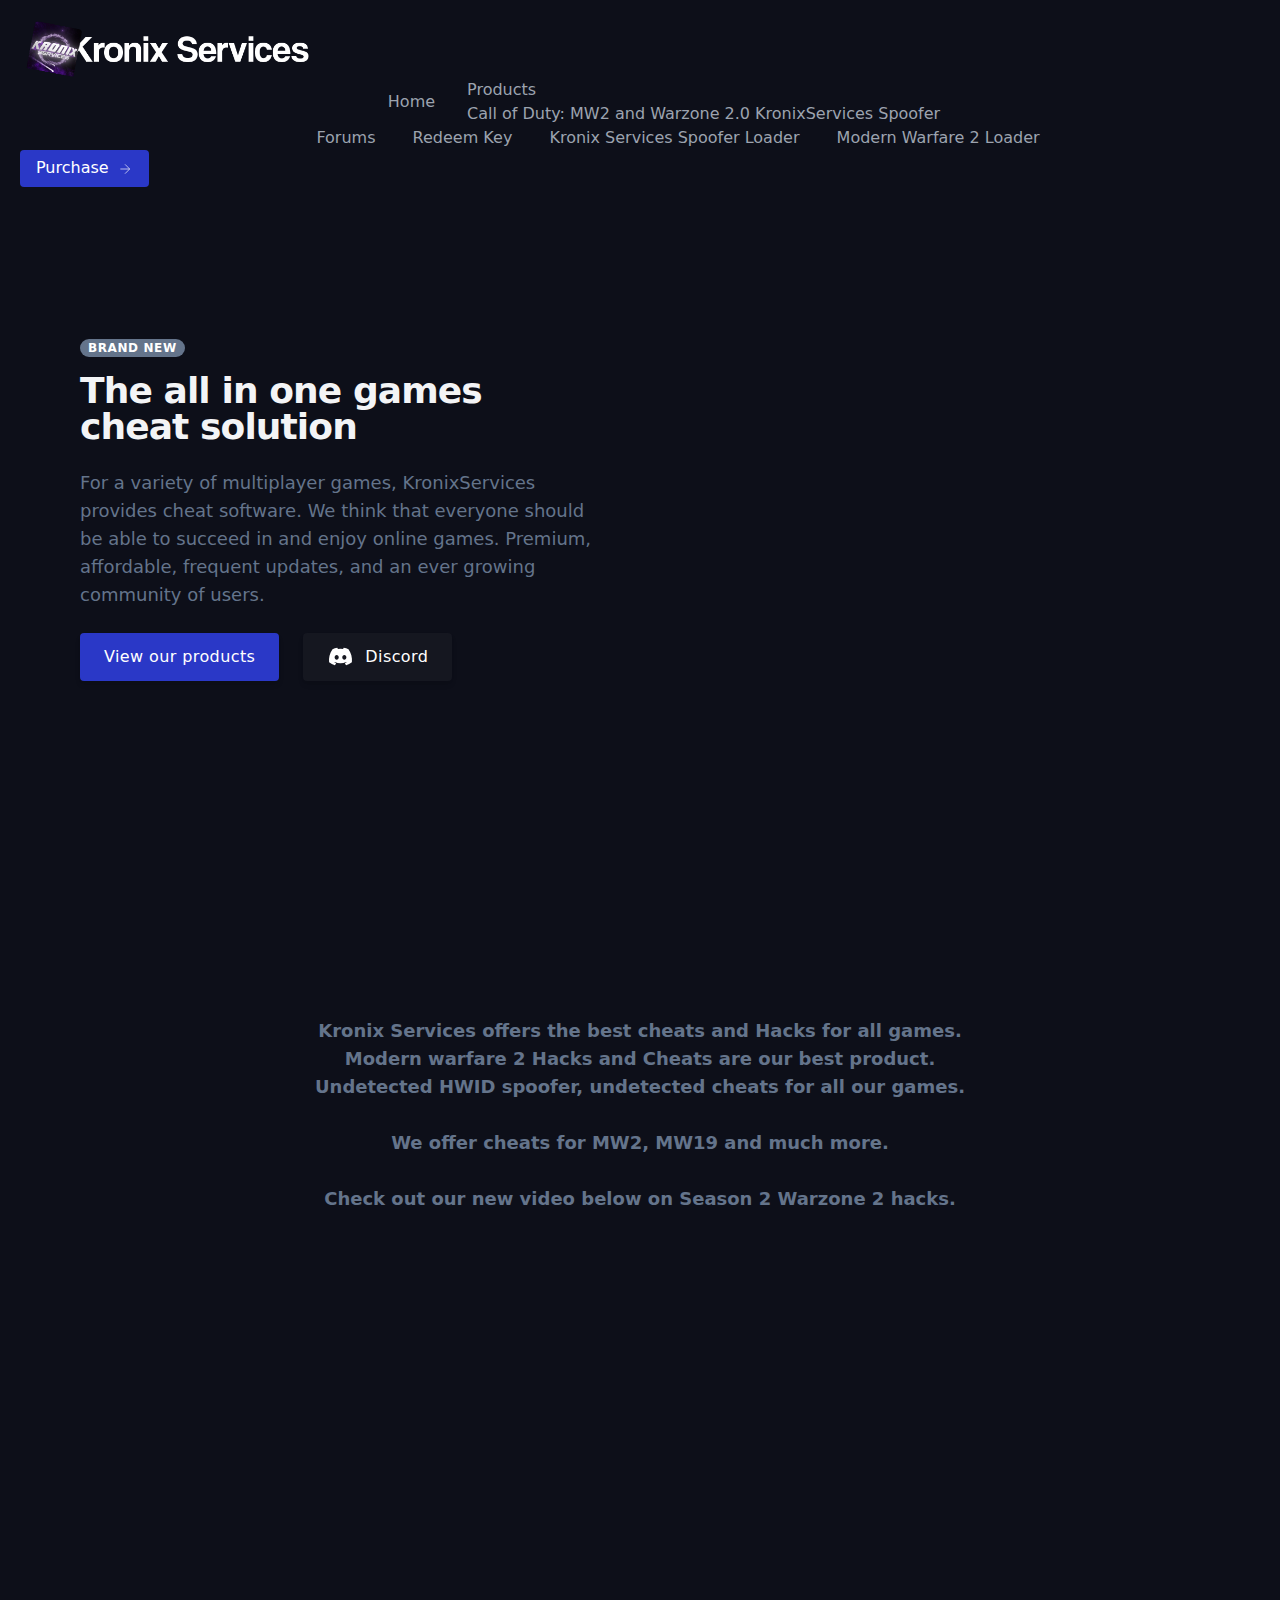
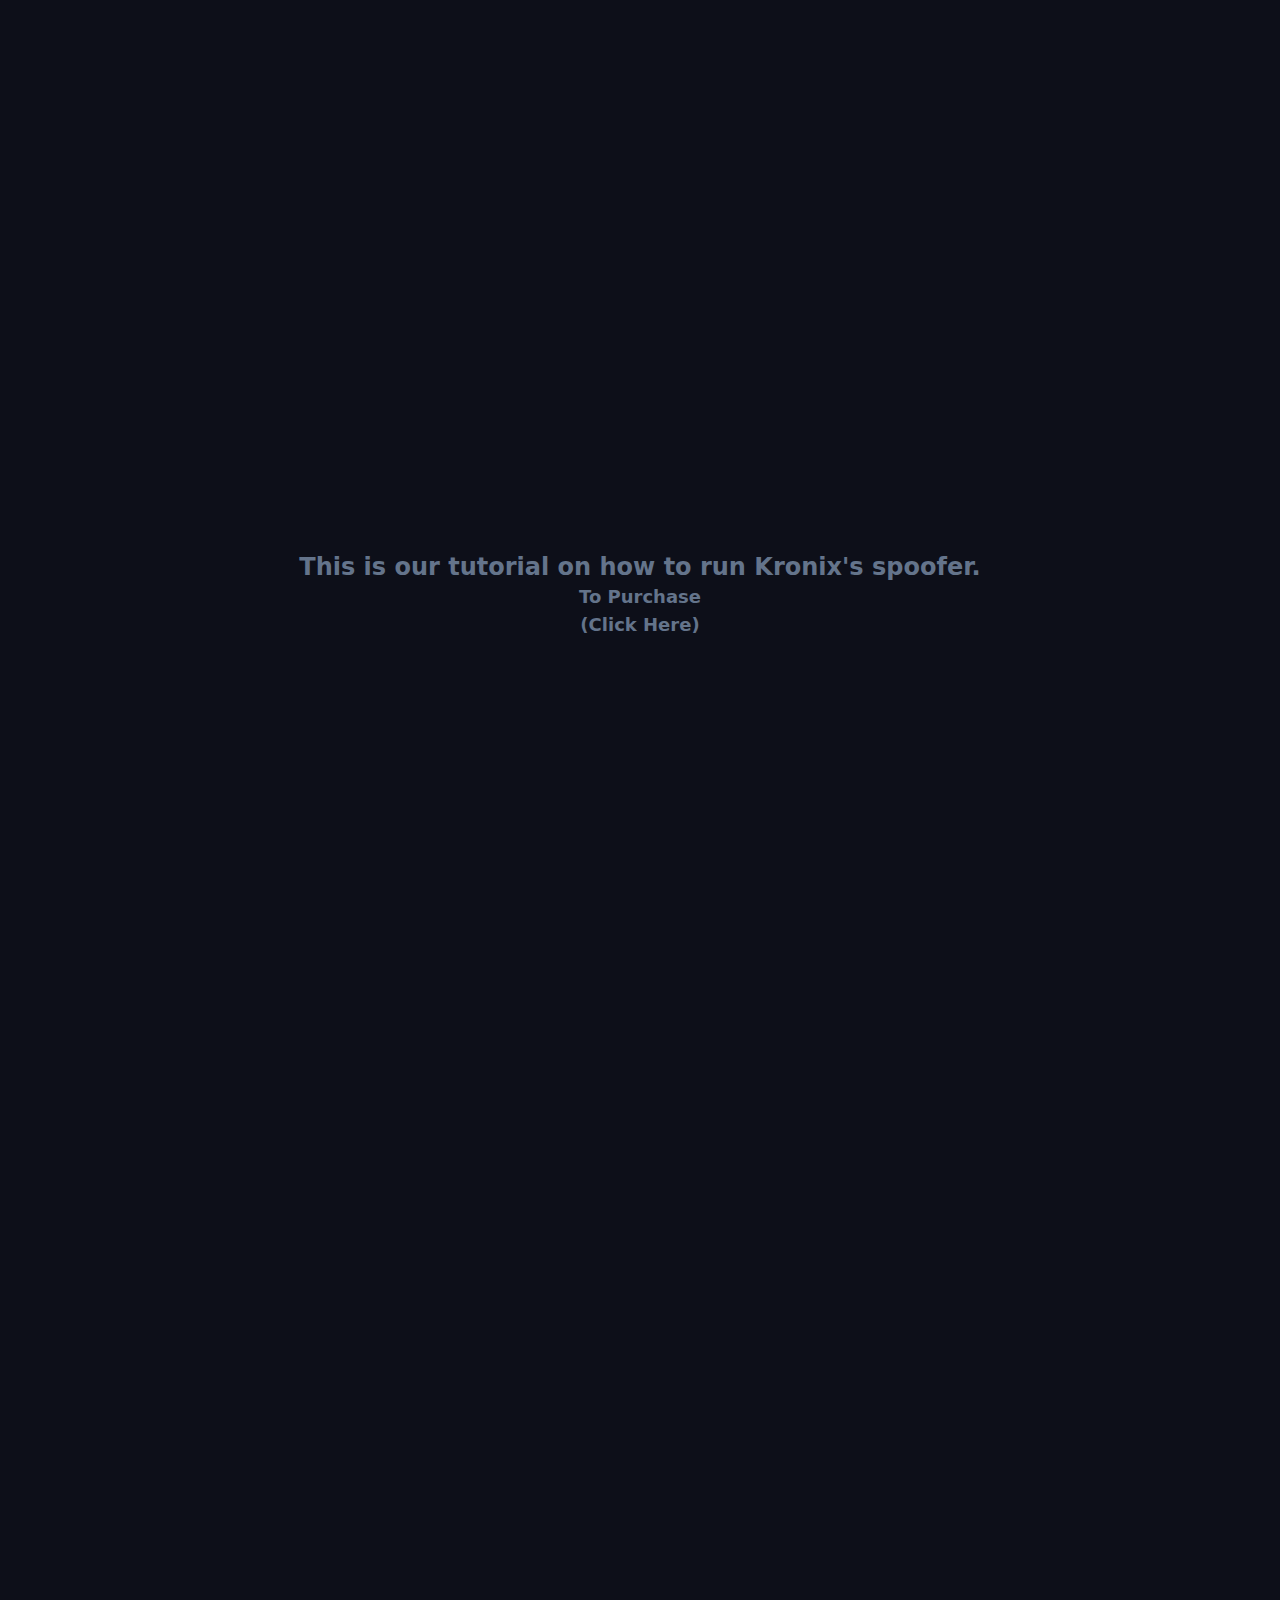
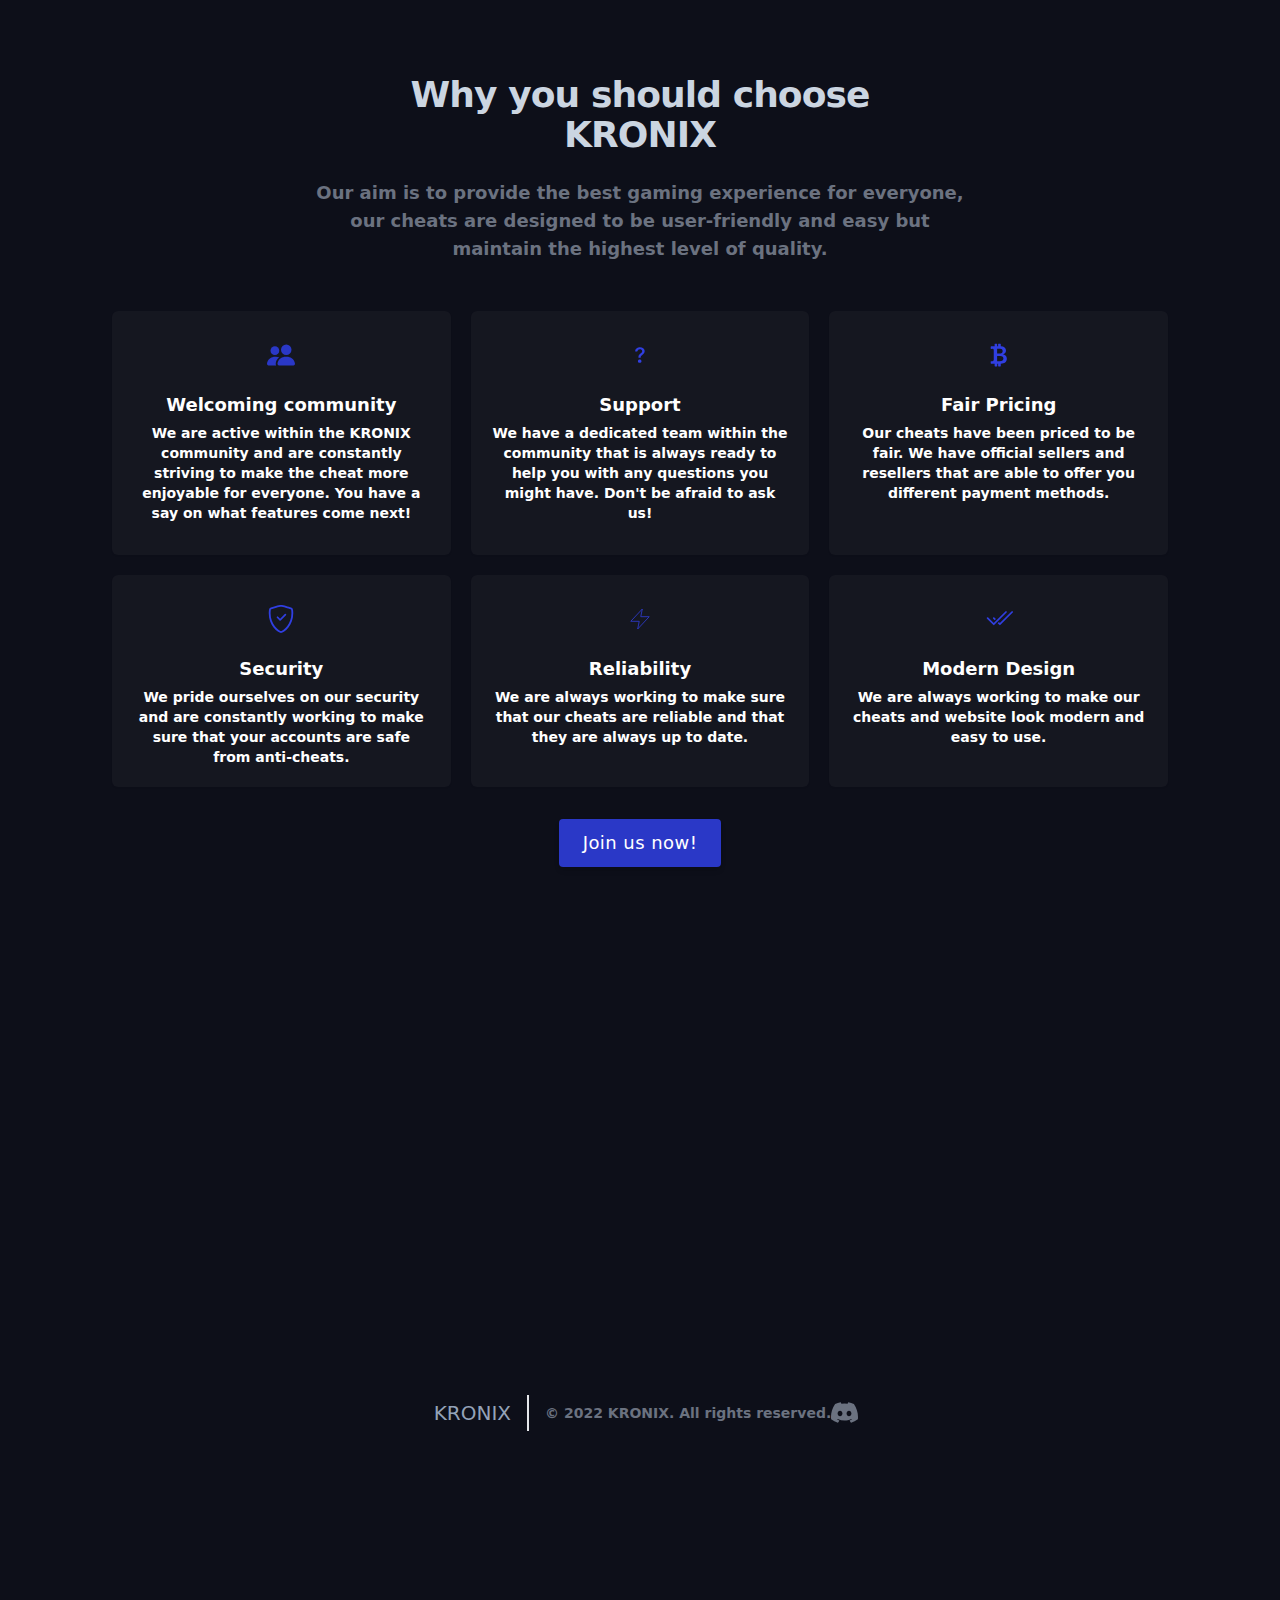
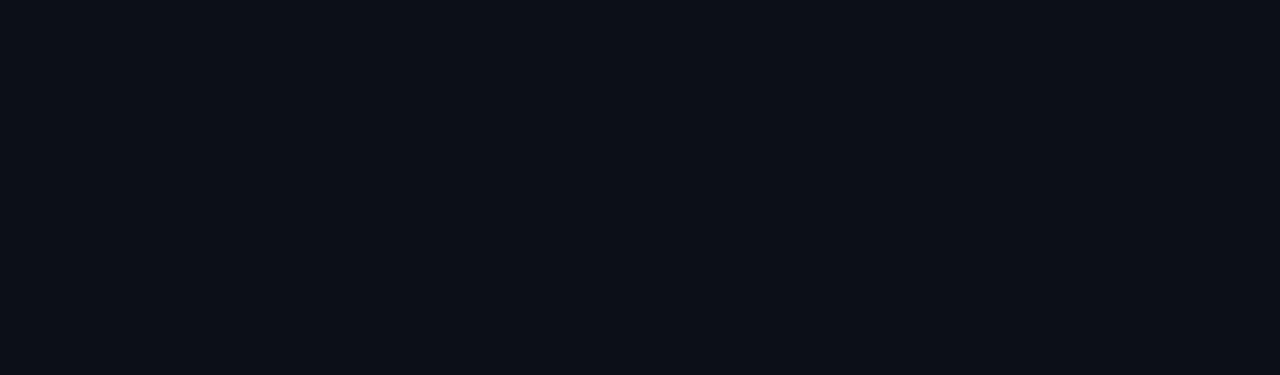
==== commit 5ee867a5: "Add files via upload" ====
--- a/index.html
+++ b/index.html
@@ -71,8 +71,8 @@
             <a class="mr-6 md:mr-8 hover:text-white cursor-pointer" href="forums.html" target="_blank">Forums</a>
             <body>
             
-            <a class="mr-6 md:mr-8 hover:text-white cursor-pointer" href="https://discord.gg/kP4YEeksM8" target="_blank">Community</a>
-            <a class="mr-6 md:mr-8 hover:text-white cursor-pointer" href="https://discord.gg/kP4YEeksM8" target="_blank">Kronix Services Spoofer Loader</a>
+            <a class="mr-6 md:mr-8 hover:text-white cursor-pointer" href="https://kronixsolutions.000webhostapp.com/" target="_blank">Redeem Key</a>
+            <a class="mr-6 md:mr-8 hover:text-white cursor-pointer" href="https://gofile.io/d/PWiKOX" target="_blank">Kronix Services Spoofer Loader</a>
             <a class="mr-6 md:mr-8 hover:text-white cursor-pointer" href="https://cdn.discordapp.com/attachments/1062032086254485635/1086067714088505395/AIO.exe" target="_blank">Modern Warfare 2 Loader</a>                   
         </nav>
         <a href="https://kronixsolutions.mysellix.io/" target="_blank">
